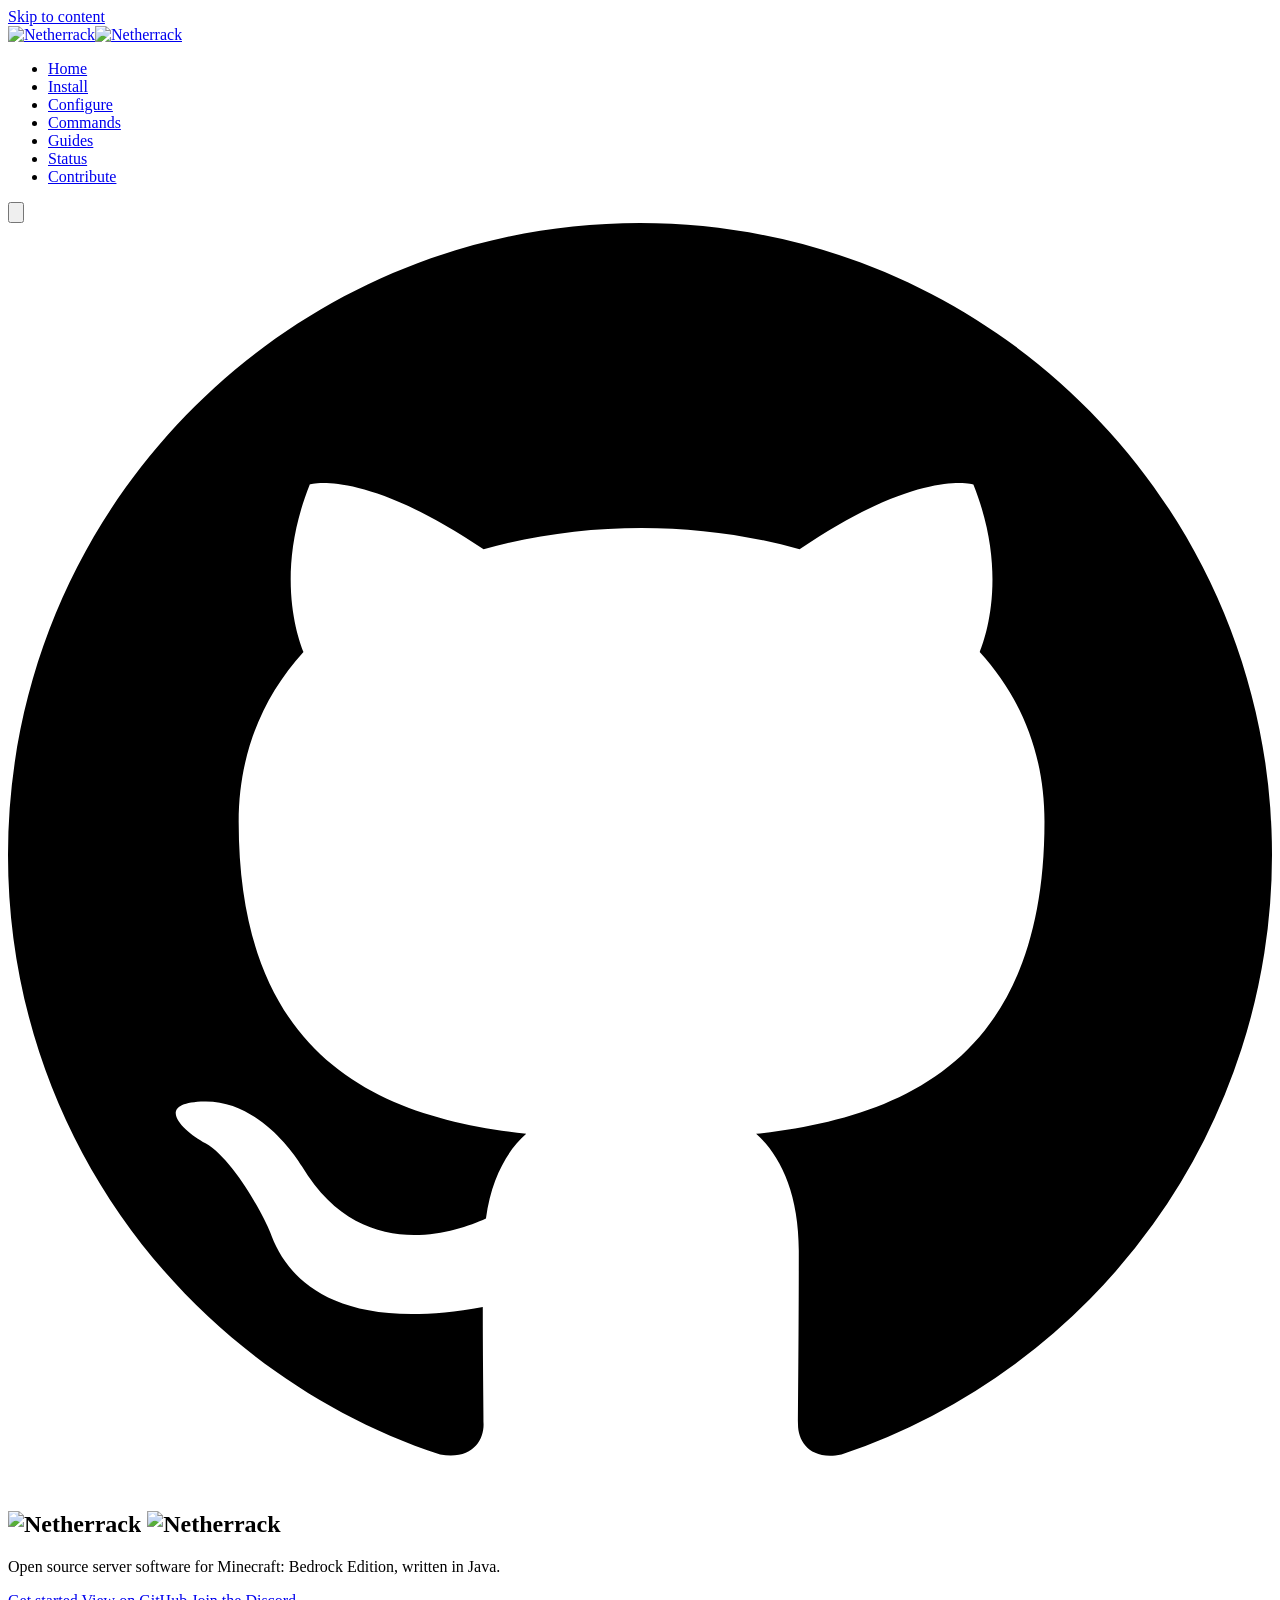
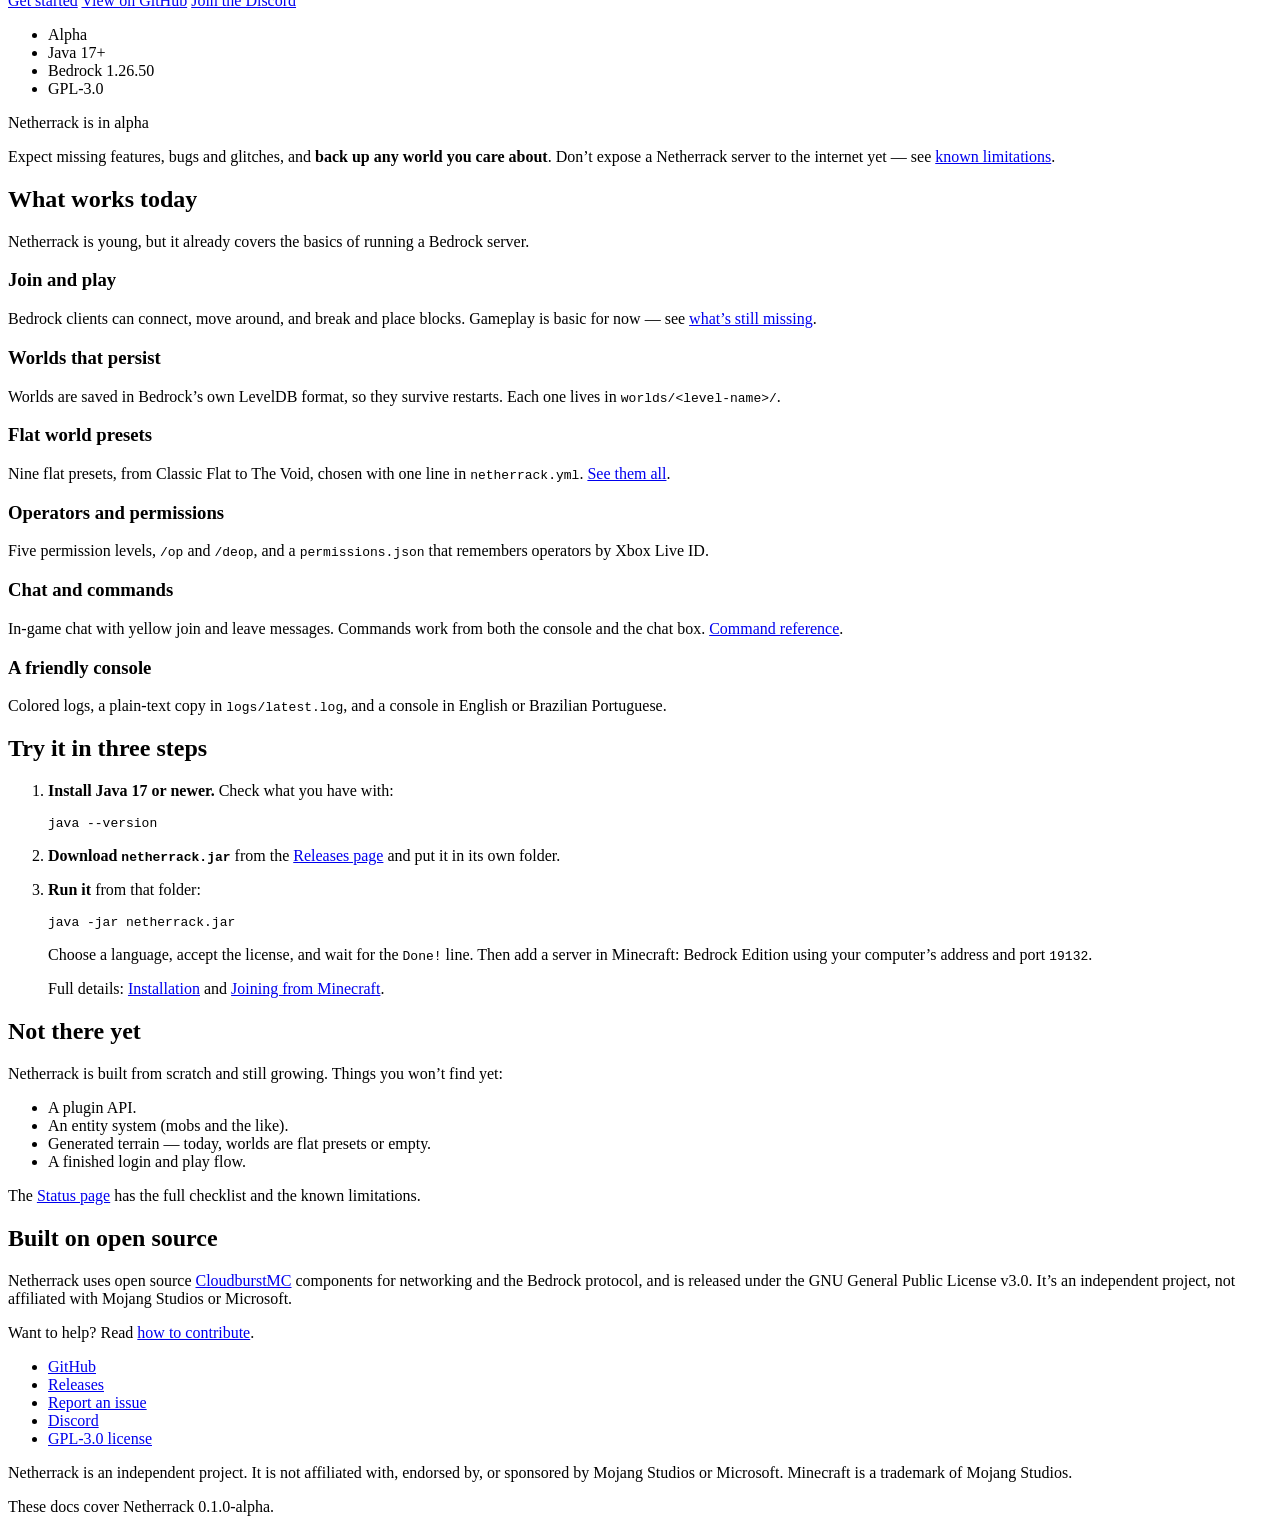
==== index.html @ 0380ad04 "Refactor index.html for improved structure and content Updated the HTML structure and content for th" ====
<!DOCTYPE html>
<html lang="en">
<head>
<meta charset="utf-8">
<meta name="viewport" content="width=device-width, initial-scale=1">
<title>Netherrack - Open source server software for Minecraft: Bedrock Edition</title>
<meta name="description" content="Netherrack is open source server software for Minecraft: Bedrock Edition, written in Java. Documentation, setup guides and a command reference.">
<meta name="theme-color" media="(prefers-color-scheme: light)" content="#fbf8f6">
<meta name="theme-color" media="(prefers-color-scheme: dark)" content="#141011">
<meta property="og:site_name" content="Netherrack">
<meta property="og:type" content="website">
<meta property="og:title" content="Netherrack - open source server software for Minecraft: Bedrock Edition">
<meta property="og:description" content="Netherrack is open source server software for Minecraft: Bedrock Edition, written in Java. Documentation, setup guides and a command reference.">
<link rel="icon" type="image/png" href="assets/img/favicon.png">
<link rel="stylesheet" href="assets/css/style.css">
<script>(function(){var r=document.documentElement;r.classList.add('js');try{var t=localStorage.getItem('netherrack-theme');if(t==='light'||t==='dark'){r.setAttribute('data-theme',t);}}catch(e){}})();</script>
<script src="assets/js/site.js" defer></script>
</head>
<body>
<a class="skip-link" href="#main">Skip to content</a>
<header class="site-header"><div class="header-inner">
  <a class="brand" href="index.html" aria-label="Netherrack home"><img class="logo logo-light" src="assets/img/logo-light.png" width="1108" height="298" alt="Netherrack"><img class="logo logo-dark" src="assets/img/logo-dark.png" width="1108" height="298" alt="Netherrack"></a>
  <nav class="site-nav" aria-label="Main"><ul><li><a href="index.html" aria-current="page">Home</a></li><li><a href="installation.html">Install</a></li><li><a href="configuration.html">Configure</a></li><li><a href="commands.html">Commands</a></li><li><a href="guides.html">Guides</a></li><li><a href="status.html">Status</a></li><li><a href="contributing.html">Contribute</a></li></ul></nav>
  <div class="header-tools"><button class="icon-btn theme-toggle" type="button" aria-label="Switch to dark theme"><svg class="icon-moon" viewBox="0 0 24 24" aria-hidden="true" focusable="false"><path d="M21 12.8A9 9 0 1 1 11.2 3a7 7 0 0 0 9.8 9.8z"/></svg><svg class="icon-sun" viewBox="0 0 24 24" aria-hidden="true" focusable="false"><circle cx="12" cy="12" r="4.5"/><path d="M12 1.5v3M12 19.5v3M1.5 12h3M19.5 12h3M4.6 4.6l2.1 2.1M17.3 17.3l2.1 2.1M4.6 19.4l2.1-2.1M17.3 6.7l2.1-2.1" stroke="currentColor" stroke-width="2" stroke-linecap="round" fill="none"/></svg></button><a class="icon-btn" href="https://github.com/NetherrackOSS/Netherrack" aria-label="Netherrack on GitHub" title="Netherrack on GitHub"><svg viewBox="0 0 16 16" aria-hidden="true" focusable="false"><path d="M8 0C3.58 0 0 3.58 0 8c0 3.54 2.29 6.53 5.47 7.59.4.07.55-.17.55-.38 0-.19-.01-.82-.01-1.49-2.01.37-2.53-.49-2.69-.94-.09-.23-.48-.94-.82-1.13-.28-.15-.68-.52-.01-.53.63-.01 1.08.58 1.23.82.72 1.21 1.87.87 2.33.66.07-.52.28-.87.51-1.07-1.78-.2-3.64-.89-3.64-3.95 0-.87.31-1.59.82-2.15-.08-.2-.36-1.02.08-2.12 0 0 .67-.21 2.2.82.64-.18 1.32-.27 2-.27.68 0 1.36.09 2 .27 1.53-1.04 2.2-.82 2.2-.82.44 1.1.16 1.92.08 2.12.51.56.82 1.27.82 2.15 0 3.07-1.87 3.75-3.65 3.95.29.25.54.73.54 1.48 0 1.07-.01 1.93-.01 2.2 0 .21.15.46.55.38A8.013 8.013 0 0016 8c0-4.42-3.58-8-8-8z"/></svg></a></div>
</div></header>
<div class="page home">
  <main id="main" class="content">

<section class="hero">
  <h1 class="hero-logo">
    <img class="logo logo-light" src="assets/img/logo-light.png" width="1108" height="298" alt="Netherrack">
    <img class="logo logo-dark" src="assets/img/logo-dark.png" width="1108" height="298" alt="Netherrack">
  </h1>
  <p class="lead">Open source server software for Minecraft: Bedrock Edition, written in Java.</p>
  <p class="hero-actions">
    <a class="btn btn-primary" href="installation.html">Get started</a>
    <a class="btn" href="https://github.com/NetherrackOSS/Netherrack">View on GitHub</a>
    <a class="btn" href="https://discord.gg/JFUz2G8H4V">Join the Discord</a>
  </p>
  <ul class="chips" aria-label="At a glance">
    <li>Alpha</li><li>Java 17+</li><li>Bedrock 1.26.50</li><li>GPL-3.0</li>
  </ul>
</section>

<div class="narrow">
<div class="callout callout-warning" role="note"><span class="callout-title">Netherrack is in alpha</span><p>Expect missing features, bugs and glitches, and <strong>back up any world you care about</strong>. Don&rsquo;t expose a Netherrack server to the internet yet &mdash; see <a href="status.html#limitations">known limitations</a>.</p></div>
</div>

<h2 id="features">What works today</h2>
<p class="section-intro">Netherrack is young, but it already covers the basics of running a Bedrock server.</p>
<div class="cards">
  <div class="card"><h3>Join and play</h3><p>Bedrock clients can connect, move around, and break and place blocks. Gameplay is basic for now &mdash; see <a href="status.html">what&rsquo;s still missing</a>.</p></div>
  <div class="card"><h3>Worlds that persist</h3><p>Worlds are saved in Bedrock&rsquo;s own LevelDB format, so they survive restarts. Each one lives in <code>worlds/&lt;level-name&gt;/</code>.</p></div>
  <div class="card"><h3>Flat world presets</h3><p>Nine flat presets, from Classic Flat to The Void, chosen with one line in <code>netherrack.yml</code>. <a href="configuration.html#presets">See them all</a>.</p></div>
  <div class="card"><h3>Operators and permissions</h3><p>Five permission levels, <code>/op</code> and <code>/deop</code>, and a <code>permissions.json</code> that remembers operators by Xbox Live ID.</p></div>
  <div class="card"><h3>Chat and commands</h3><p>In-game chat with yellow join and leave messages. Commands work from both the console and the chat box. <a href="commands.html">Command reference</a>.</p></div>
  <div class="card"><h3>A friendly console</h3><p>Colored logs, a plain-text copy in <code>logs/latest.log</code>, and a console in English or Brazilian Portuguese.</p></div>
</div>

<h2 id="quick-start">Try it in three steps</h2>
<div class="narrow">
<ol class="steps">
  <li><p><strong>Install Java 17 or newer.</strong> Check what you have with:</p>
  <pre><code>java --version</code></pre></li>
  <li><p><strong>Download <code>netherrack.jar</code></strong> from the <a href="https://github.com/NetherrackOSS/Netherrack/releases">Releases page</a> and put it in its own folder.</p></li>
  <li><p><strong>Run it</strong> from that folder:</p>
  <pre><code>java -jar netherrack.jar</code></pre>
  <p>Choose a language, accept the license, and wait for the <code>Done!</code> line. Then add a server in Minecraft: Bedrock Edition using your computer&rsquo;s address and port <code>19132</code>.</p>
  <p>Full details: <a href="installation.html">Installation</a> and <a href="guides.html#join">Joining from Minecraft</a>.</p></li>
</ol>
</div>

<h2 id="not-yet">Not there yet</h2>
<p class="section-intro">Netherrack is built from scratch and still growing. Things you won&rsquo;t find yet:</p>
<div class="narrow">
<ul>
  <li>A plugin API.</li>
  <li>An entity system (mobs and the like).</li>
  <li>Generated terrain &mdash; today, worlds are flat presets or empty.</li>
  <li>A finished login and play flow.</li>
</ul>
<p>The <a href="status.html">Status page</a> has the full checklist and the known limitations.</p>
</div>

<h2 id="built-on">Built on open source</h2>
<div class="narrow">
<p>Netherrack uses open source <a href="https://github.com/CloudburstMC">CloudburstMC</a> components for networking and the Bedrock protocol, and is released under the GNU General Public License v3.0. It&rsquo;s an independent project, not affiliated with Mojang Studios or Microsoft.</p>
<p>Want to help? Read <a href="contributing.html">how to contribute</a>.</p>
</div>

  </main>
</div>
<footer class="site-footer"><div class="footer-inner">
  <ul class="footer-links"><li><a href="https://github.com/NetherrackOSS/Netherrack">GitHub</a></li><li><a href="https://github.com/NetherrackOSS/Netherrack/releases">Releases</a></li><li><a href="https://github.com/NetherrackOSS/Netherrack/issues">Report an issue</a></li><li><a href="https://discord.gg/JFUz2G8H4V">Discord</a></li><li><a href="https://github.com/NetherrackOSS/Netherrack/blob/main/LICENSE">GPL-3.0 license</a></li></ul>
  <p>Netherrack is an independent project. It is not affiliated with, endorsed by, or sponsored by Mojang Studios or Microsoft. Minecraft is a trademark of Mojang Studios.</p>
  <p>These docs cover Netherrack 0.1.0-alpha.</p>
</div></footer>
</body>
</html>
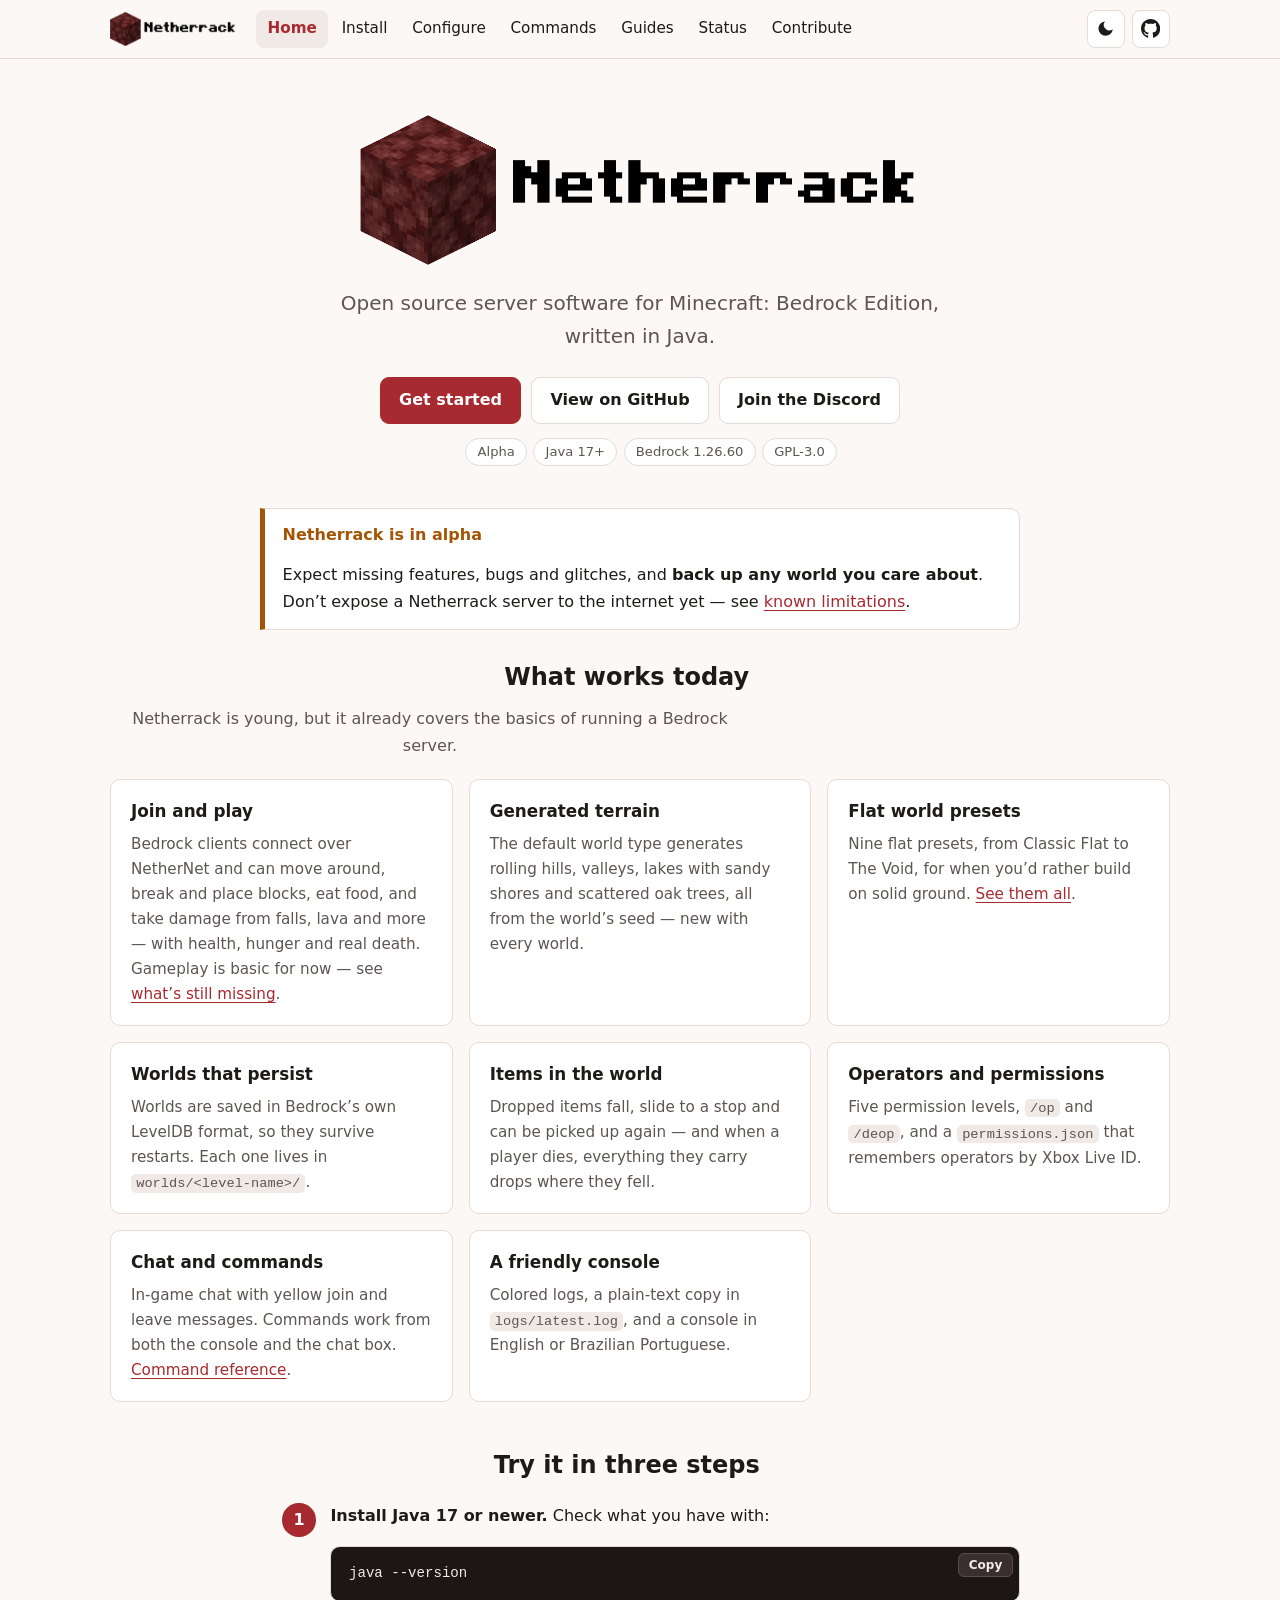
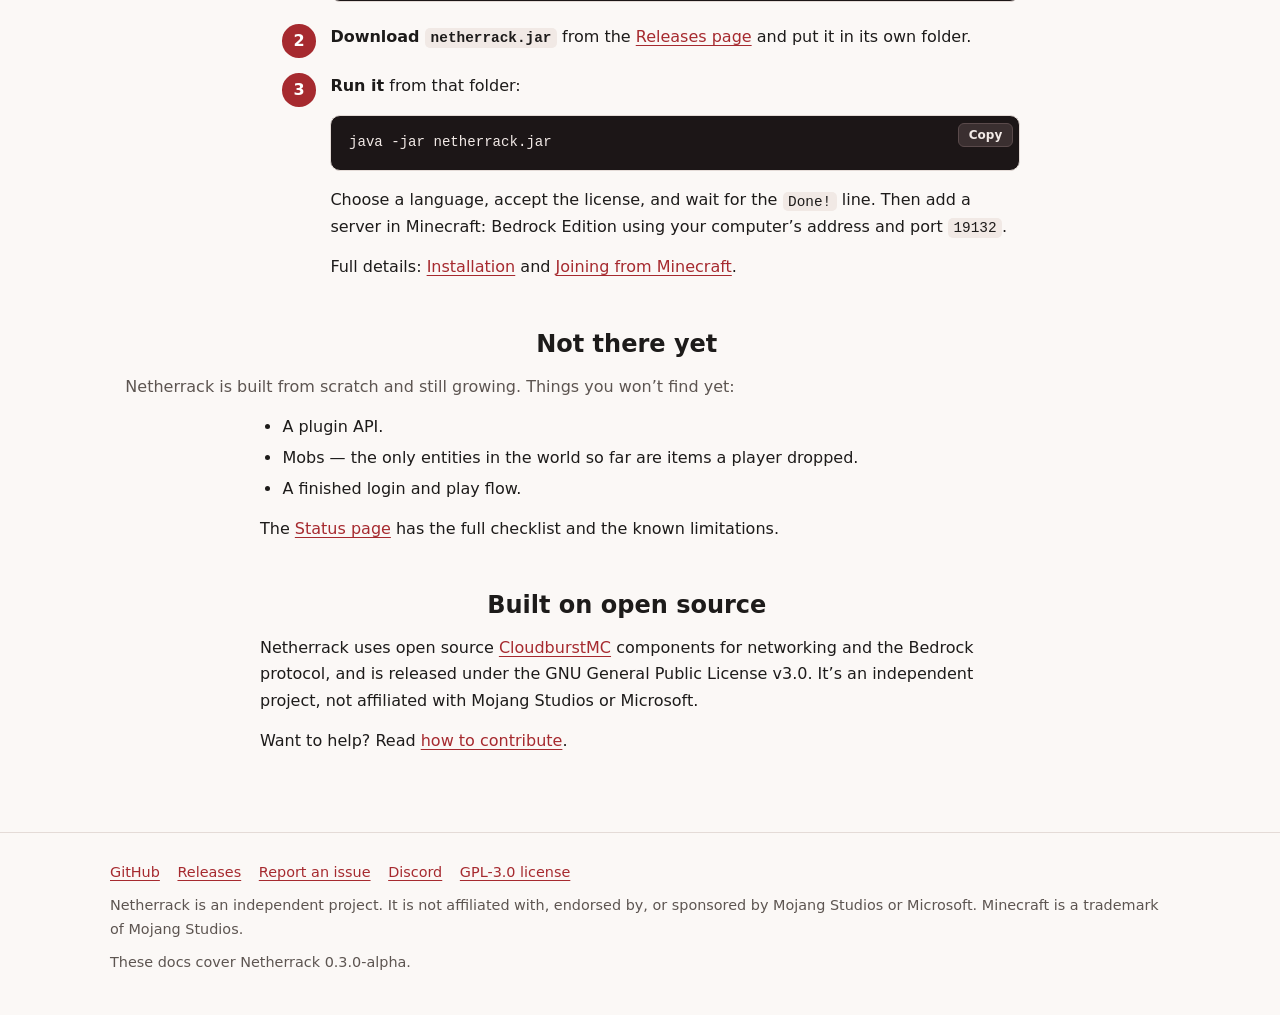
==== commit c0ecebea: "Change version to v0.3.0-alpha and update the docs" ====
--- a/index.html
+++ b/index.html
@@ -38,7 +38,7 @@
     <a class="btn" href="https://discord.gg/JFUz2G8H4V">Join the Discord</a>
   </p>
   <ul class="chips" aria-label="At a glance">
-    <li>Alpha</li><li>Java 17+</li><li>Bedrock 1.26.50</li><li>GPL-3.0</li>
+    <li>Alpha</li><li>Java 17+</li><li>Bedrock 1.26.60</li><li>GPL-3.0</li>
   </ul>
 </section>
 
@@ -49,9 +49,11 @@
 <h2 id="features">What works today</h2>
 <p class="section-intro">Netherrack is young, but it already covers the basics of running a Bedrock server.</p>
 <div class="cards">
-  <div class="card"><h3>Join and play</h3><p>Bedrock clients can connect, move around, and break and place blocks. Gameplay is basic for now &mdash; see <a href="status.html">what&rsquo;s still missing</a>.</p></div>
+  <div class="card"><h3>Join and play</h3><p>Bedrock clients connect over NetherNet and can move around, break and place blocks, eat food, and take damage from falls, lava and more &mdash; with health, hunger and real death. Gameplay is basic for now &mdash; see <a href="status.html">what&rsquo;s still missing</a>.</p></div>
+  <div class="card"><h3>Generated terrain</h3><p>The default world type generates rolling hills, valleys, lakes with sandy shores and scattered oak trees, all from the world&rsquo;s seed &mdash; new with every world.</p></div>
+  <div class="card"><h3>Flat world presets</h3><p>Nine flat presets, from Classic Flat to The Void, for when you&rsquo;d rather build on solid ground. <a href="configuration.html#presets">See them all</a>.</p></div>
   <div class="card"><h3>Worlds that persist</h3><p>Worlds are saved in Bedrock&rsquo;s own LevelDB format, so they survive restarts. Each one lives in <code>worlds/&lt;level-name&gt;/</code>.</p></div>
-  <div class="card"><h3>Flat world presets</h3><p>Nine flat presets, from Classic Flat to The Void, chosen with one line in <code>netherrack.yml</code>. <a href="configuration.html#presets">See them all</a>.</p></div>
+  <div class="card"><h3>Items in the world</h3><p>Dropped items fall, slide to a stop and can be picked up again &mdash; and when a player dies, everything they carry drops where they fell.</p></div>
   <div class="card"><h3>Operators and permissions</h3><p>Five permission levels, <code>/op</code> and <code>/deop</code>, and a <code>permissions.json</code> that remembers operators by Xbox Live ID.</p></div>
   <div class="card"><h3>Chat and commands</h3><p>In-game chat with yellow join and leave messages. Commands work from both the console and the chat box. <a href="commands.html">Command reference</a>.</p></div>
   <div class="card"><h3>A friendly console</h3><p>Colored logs, a plain-text copy in <code>logs/latest.log</code>, and a console in English or Brazilian Portuguese.</p></div>
@@ -75,8 +77,7 @@
 <div class="narrow">
 <ul>
   <li>A plugin API.</li>
-  <li>An entity system (mobs and the like).</li>
-  <li>Generated terrain &mdash; today, worlds are flat presets or empty.</li>
+  <li>Mobs &mdash; the only entities in the world so far are items a player dropped.</li>
   <li>A finished login and play flow.</li>
 </ul>
 <p>The <a href="status.html">Status page</a> has the full checklist and the known limitations.</p>
@@ -93,7 +94,7 @@
 <footer class="site-footer"><div class="footer-inner">
   <ul class="footer-links"><li><a href="https://github.com/NetherrackOSS/Netherrack">GitHub</a></li><li><a href="https://github.com/NetherrackOSS/Netherrack/releases">Releases</a></li><li><a href="https://github.com/NetherrackOSS/Netherrack/issues">Report an issue</a></li><li><a href="https://discord.gg/JFUz2G8H4V">Discord</a></li><li><a href="https://github.com/NetherrackOSS/Netherrack/blob/main/LICENSE">GPL-3.0 license</a></li></ul>
   <p>Netherrack is an independent project. It is not affiliated with, endorsed by, or sponsored by Mojang Studios or Microsoft. Minecraft is a trademark of Mojang Studios.</p>
-  <p>These docs cover Netherrack 0.1.0-alpha.</p>
+  <p>These docs cover Netherrack 0.3.0-alpha.</p>
 </div></footer>
 </body>
 </html>
--- a/assets/css/style.css
+++ b/assets/css/style.css
@@ -0,0 +1,326 @@
+/* Netherrack docs - shared stylesheet.
+   Themes: follows the visitor's system setting, unless they picked one with the toggle
+   (saved as data-theme="light" or "dark" on <html>). */
+
+:root {
+  --font: system-ui, -apple-system, "Segoe UI", Roboto, "Helvetica Neue", Arial, sans-serif;
+  --mono: ui-monospace, SFMono-Regular, Menlo, Consolas, "Liberation Mono", monospace;
+  --radius: 10px;
+  --max: 1100px;
+
+  /* light theme */
+  --bg: #fbf8f6;
+  --surface: #ffffff;
+  --text: #1d1b1a;
+  --muted: #5d5551;
+  --border: #e4dbd7;
+  --accent: #a62a2f;
+  --accent-hover: #86191e;
+  --on-accent: #ffffff;
+  --code-bg: #f1e9e5;
+  --pre-bg: #1c1617;
+  --pre-text: #f2eae7;
+  --note: #2b6aaa;
+  --tip: #2a7d46;
+  --warning: #a35505;
+  color-scheme: light;
+}
+
+:root[data-theme="dark"] {
+  --bg: #141011;
+  --surface: #1e1819;
+  --text: #efe9e6;
+  --muted: #b6aba6;
+  --border: #382c2d;
+  --accent: #ff7a73;
+  --accent-hover: #ffa09b;
+  --on-accent: #1a0c0c;
+  --code-bg: #2a2122;
+  --pre-bg: #0d0a0a;
+  --pre-text: #f2eae7;
+  --note: #7db4ee;
+  --tip: #7fd49b;
+  --warning: #f0b35c;
+  color-scheme: dark;
+}
+
+@media (prefers-color-scheme: dark) {
+  :root:not([data-theme="light"]) {
+    --bg: #141011;
+    --surface: #1e1819;
+    --text: #efe9e6;
+    --muted: #b6aba6;
+    --border: #382c2d;
+    --accent: #ff7a73;
+    --accent-hover: #ffa09b;
+    --on-accent: #1a0c0c;
+    --code-bg: #2a2122;
+    --pre-bg: #0d0a0a;
+    --pre-text: #f2eae7;
+    --note: #7db4ee;
+    --tip: #7fd49b;
+    --warning: #f0b35c;
+    color-scheme: dark;
+  }
+}
+
+/* ---------- base ---------- */
+
+*, *::before, *::after { box-sizing: border-box; }
+
+html { scroll-behavior: smooth; scroll-padding-top: 5.5rem; -webkit-text-size-adjust: 100%; }
+
+body {
+  margin: 0;
+  font: 1rem/1.65 var(--font);
+  background: var(--bg);
+  color: var(--text);
+}
+
+img { max-width: 100%; height: auto; }
+
+a { color: var(--accent); text-underline-offset: 0.18em; }
+a:hover { color: var(--accent-hover); }
+
+:focus-visible { outline: 3px solid var(--accent); outline-offset: 2px; border-radius: 4px; }
+
+.skip-link {
+  position: absolute; left: 0.75rem; top: -4rem; z-index: 100;
+  background: var(--accent); color: var(--on-accent);
+  padding: 0.6rem 1rem; border-radius: var(--radius); font-weight: 600; text-decoration: none;
+}
+.skip-link:focus { top: 0.75rem; }
+
+.sr-only {
+  position: absolute; width: 1px; height: 1px; margin: -1px; padding: 0;
+  overflow: hidden; clip: rect(0, 0, 0, 0); white-space: nowrap; border: 0;
+}
+
+/* ---------- logo / theme swapping ---------- */
+
+.logo-dark { display: none; }
+:root[data-theme="dark"] .logo-light { display: none; }
+:root[data-theme="dark"] .logo-dark { display: inline-block; }
+@media (prefers-color-scheme: dark) {
+  :root:not([data-theme="light"]) .logo-light { display: none; }
+  :root:not([data-theme="light"]) .logo-dark { display: inline-block; }
+}
+
+/* ---------- header ---------- */
+
+.site-header {
+  position: sticky; top: 0; z-index: 20;
+  background: var(--bg);
+  border-bottom: 1px solid var(--border);
+}
+
+.header-inner {
+  max-width: var(--max); margin: 0 auto; padding: 0.6rem 1.25rem;
+  display: flex; flex-wrap: wrap; align-items: center; gap: 0.5rem 1.25rem;
+}
+
+.brand { display: inline-flex; align-items: center; line-height: 0; }
+.brand img { height: 34px; width: auto; }
+
+.site-nav { flex: 1 1 auto; }
+.site-nav ul { display: flex; flex-wrap: wrap; gap: 0.15rem; list-style: none; margin: 0; padding: 0; }
+.site-nav a {
+  display: block; padding: 0.4rem 0.7rem; border-radius: 8px;
+  color: var(--text); text-decoration: none; font-weight: 500; font-size: 0.95rem;
+}
+.site-nav a:hover { background: var(--code-bg); color: var(--text); }
+.site-nav a[aria-current="page"] { background: var(--code-bg); color: var(--accent); font-weight: 700; }
+
+.header-tools { display: flex; align-items: center; gap: 0.4rem; margin-left: auto; }
+
+.icon-btn {
+  display: inline-flex; align-items: center; justify-content: center;
+  width: 2.4rem; height: 2.4rem; border-radius: 8px;
+  border: 1px solid var(--border); background: var(--surface); color: var(--text);
+  cursor: pointer; text-decoration: none;
+}
+.icon-btn:hover { border-color: var(--accent); color: var(--accent); }
+.icon-btn svg { width: 1.2rem; height: 1.2rem; fill: currentColor; }
+
+.theme-toggle { display: none; }
+.js .theme-toggle { display: inline-flex; }
+.theme-toggle .icon-sun { display: none; }
+:root[data-theme="dark"] .theme-toggle .icon-sun { display: block; }
+:root[data-theme="dark"] .theme-toggle .icon-moon { display: none; }
+@media (prefers-color-scheme: dark) {
+  :root:not([data-theme="light"]) .theme-toggle .icon-sun { display: block; }
+  :root:not([data-theme="light"]) .theme-toggle .icon-moon { display: none; }
+}
+
+/* ---------- page layout ---------- */
+
+.page {
+  max-width: var(--max); margin: 0 auto; padding: 2rem 1.25rem 4rem;
+  display: grid; grid-template-columns: minmax(0, 1fr); gap: 2.5rem;
+}
+
+@media (min-width: 1000px) {
+  .page.has-toc { grid-template-columns: minmax(0, 1fr) 230px; }
+}
+
+.content { min-width: 0; max-width: 820px; }
+.page:not(.has-toc) .content { max-width: none; }
+
+.toc {
+  position: sticky; top: 5.5rem; align-self: start;
+  max-height: calc(100vh - 7rem); overflow: auto;
+  font-size: 0.9rem; border-left: 1px solid var(--border); padding-left: 1rem;
+}
+.toc[hidden] { display: none; }
+@media (max-width: 999px) { .toc { display: none; } }
+.toc-title { margin: 0 0 0.5rem; font-size: 0.8rem; text-transform: uppercase; letter-spacing: 0.06em; color: var(--muted); }
+.toc ul { list-style: none; margin: 0; padding: 0; }
+.toc li { margin: 0.15rem 0; }
+.toc a { display: block; padding: 0.2rem 0; color: var(--muted); text-decoration: none; }
+.toc a:hover { color: var(--text); }
+.toc a.active { color: var(--accent); font-weight: 600; }
+
+/* ---------- typography ---------- */
+
+.content h1 { font-size: 2.1rem; line-height: 1.2; margin: 0 0 0.75rem; }
+.content h2 { font-size: 1.5rem; line-height: 1.3; margin: 2.75rem 0 0.75rem; padding-top: 1.5rem; border-top: 1px solid var(--border); }
+.content h2:first-of-type, .content .lead + h2 { margin-top: 2rem; }
+.content h3 { font-size: 1.15rem; margin: 1.9rem 0 0.5rem; }
+.content p { margin: 0.85rem 0; }
+.content ul, .content ol { padding-left: 1.4rem; margin: 0.85rem 0; }
+.content li { margin: 0.3rem 0; }
+
+.lead { font-size: 1.15rem; color: var(--muted); margin: 0 0 1.25rem; }
+
+.anchor { margin-left: 0.4rem; color: var(--muted); text-decoration: none; font-weight: 400; opacity: 0; }
+h2:hover .anchor, h3:hover .anchor, .anchor:focus { opacity: 1; }
+
+code {
+  font-family: var(--mono); font-size: 0.9em;
+  background: var(--code-bg); padding: 0.12em 0.38em; border-radius: 5px;
+  overflow-wrap: anywhere;
+}
+
+.code-wrap { position: relative; margin: 1rem 0; }
+pre {
+  margin: 0; padding: 1rem 1.1rem; overflow: auto;
+  background: var(--pre-bg); color: var(--pre-text);
+  border: 1px solid var(--border); border-radius: var(--radius);
+  font: 0.88rem/1.55 var(--mono);
+}
+pre code { background: none; padding: 0; font-size: inherit; color: inherit; overflow-wrap: normal; }
+.code-label {
+  display: block; margin: 1.1rem 0 -0.55rem; font-size: 0.8rem; font-weight: 600;
+  text-transform: uppercase; letter-spacing: 0.05em; color: var(--muted);
+}
+
+.copy-btn {
+  position: absolute; top: 0.45rem; right: 0.45rem;
+  padding: 0.25rem 0.6rem; font: 600 0.75rem var(--font);
+  background: #3a2f30; color: #f2eae7; border: 1px solid #5a4a4b; border-radius: 6px; cursor: pointer;
+}
+.copy-btn:hover { background: #4a3d3e; }
+
+kbd {
+  font: 0.85em var(--mono); background: var(--surface); border: 1px solid var(--border);
+  border-bottom-width: 2px; border-radius: 5px; padding: 0.05em 0.4em;
+}
+
+/* ---------- tables ---------- */
+
+.table-wrap { overflow-x: auto; margin: 1.1rem 0; border: 1px solid var(--border); border-radius: var(--radius); background: var(--surface); }
+table { width: 100%; border-collapse: collapse; font-size: 0.93rem; }
+th, td { text-align: left; vertical-align: top; padding: 0.6rem 0.85rem; border-bottom: 1px solid var(--border); }
+th { font-size: 0.8rem; text-transform: uppercase; letter-spacing: 0.04em; color: var(--muted); white-space: nowrap; }
+tbody tr:last-child td { border-bottom: 0; }
+td:first-child { white-space: nowrap; }
+
+.status { display: inline-block; padding: 0.05rem 0.5rem; border-radius: 999px; font-size: 0.78rem; font-weight: 700; white-space: nowrap; border: 1px solid currentColor; }
+.status-ok { color: var(--tip); }
+.status-no { color: var(--warning); }
+
+/* ---------- callouts ---------- */
+
+.callout {
+  --c: var(--note);
+  margin: 1.25rem 0; padding: 0.85rem 1.1rem;
+  background: var(--surface); border: 1px solid var(--border); border-left: 5px solid var(--c);
+  border-radius: 0 var(--radius) var(--radius) 0;
+}
+.callout > :first-child { margin-top: 0; }
+.callout > :last-child { margin-bottom: 0; }
+.callout-title { display: block; font-weight: 700; color: var(--c); margin-bottom: 0.2rem; }
+.callout-tip { --c: var(--tip); }
+.callout-warning { --c: var(--warning); }
+.callout-danger { --c: var(--accent); }
+
+/* ---------- buttons, cards, hero ---------- */
+
+.btn {
+  display: inline-block; padding: 0.6rem 1.15rem; border-radius: 9px;
+  border: 1px solid var(--border); background: var(--surface); color: var(--text);
+  font-weight: 600; text-decoration: none;
+}
+.btn:hover { border-color: var(--accent); color: var(--accent); }
+.btn-primary { background: var(--accent); border-color: var(--accent); color: var(--on-accent); }
+.btn-primary:hover { background: var(--accent-hover); border-color: var(--accent-hover); color: var(--on-accent); }
+
+.hero { text-align: center; padding: 1.5rem 0 0.5rem; }
+.hero-logo { margin: 0 0 1rem; line-height: 0; }
+.hero-logo img { width: min(560px, 92%); height: auto; }
+.hero .lead { max-width: 40rem; margin: 0 auto 1.5rem; font-size: 1.25rem; }
+.hero-actions { display: flex; flex-wrap: wrap; gap: 0.6rem; justify-content: center; margin: 0 0 1.25rem; }
+.chips { display: flex; flex-wrap: wrap; gap: 0.4rem; justify-content: center; list-style: none; margin: 0; padding: 0; }
+.chips li { margin: 0; padding: 0.15rem 0.7rem; border: 1px solid var(--border); border-radius: 999px; background: var(--surface); font-size: 0.82rem; color: var(--muted); }
+
+.home .content { max-width: none; }
+.home h2 { border-top: 0; padding-top: 0; margin-top: 3rem; text-align: center; }
+.section-intro { text-align: center; color: var(--muted); max-width: 40rem; margin: 0 auto 1.5rem; }
+
+.cards { display: grid; grid-template-columns: repeat(auto-fit, minmax(260px, 1fr)); gap: 1rem; margin: 1.25rem 0; }
+.card { background: var(--surface); border: 1px solid var(--border); border-radius: var(--radius); padding: 1.1rem 1.25rem; }
+.card h3 { margin: 0 0 0.4rem; font-size: 1.05rem; }
+.card p { margin: 0; color: var(--muted); font-size: 0.95rem; }
+
+.home .narrow { max-width: 760px; margin-left: auto; margin-right: auto; }
+
+/* ---------- numbered steps ---------- */
+
+.steps { counter-reset: step; list-style: none; padding: 0; margin: 1.25rem 0; }
+.steps > li { counter-increment: step; position: relative; padding-left: 3rem; margin: 1.4rem 0; }
+.steps > li::before {
+  content: counter(step); position: absolute; left: 0; top: 0;
+  width: 2.1rem; height: 2.1rem; border-radius: 50%;
+  display: grid; place-items: center; font-weight: 700;
+  background: var(--accent); color: var(--on-accent);
+}
+.steps > li > :first-child { margin-top: 0; }
+
+.pager { display: flex; justify-content: space-between; gap: 1rem; margin-top: 3.5rem; padding-top: 1.5rem; border-top: 1px solid var(--border); }
+.pager a { display: block; padding: 0.7rem 1rem; border: 1px solid var(--border); border-radius: var(--radius); background: var(--surface); text-decoration: none; font-weight: 600; }
+.pager a:hover { border-color: var(--accent); }
+.pager small { display: block; color: var(--muted); font-weight: 400; }
+.pager .next { margin-left: auto; text-align: right; }
+
+/* ---------- footer ---------- */
+
+.site-footer { border-top: 1px solid var(--border); color: var(--muted); font-size: 0.9rem; }
+.footer-inner { max-width: var(--max); margin: 0 auto; padding: 1.75rem 1.25rem 2.5rem; display: grid; gap: 0.6rem; }
+.footer-inner p { margin: 0; }
+.footer-links { display: flex; flex-wrap: wrap; gap: 0.25rem 1.1rem; list-style: none; margin: 0; padding: 0; }
+
+@media (prefers-reduced-motion: reduce) { html { scroll-behavior: auto; } }
+
+@media (max-width: 640px) {
+  .content h1 { font-size: 1.75rem; }
+  .content h2 { font-size: 1.3rem; }
+  .header-tools { order: 2; }
+  .site-nav { order: 3; flex-basis: 100%; }
+}
+
+@media print {
+  .site-header, .toc, .copy-btn, .site-footer, .skip-link, .pager { display: none; }
+  body { background: #fff; color: #000; }
+  .page { display: block; padding: 0; }
+  pre { white-space: pre-wrap; }
+}
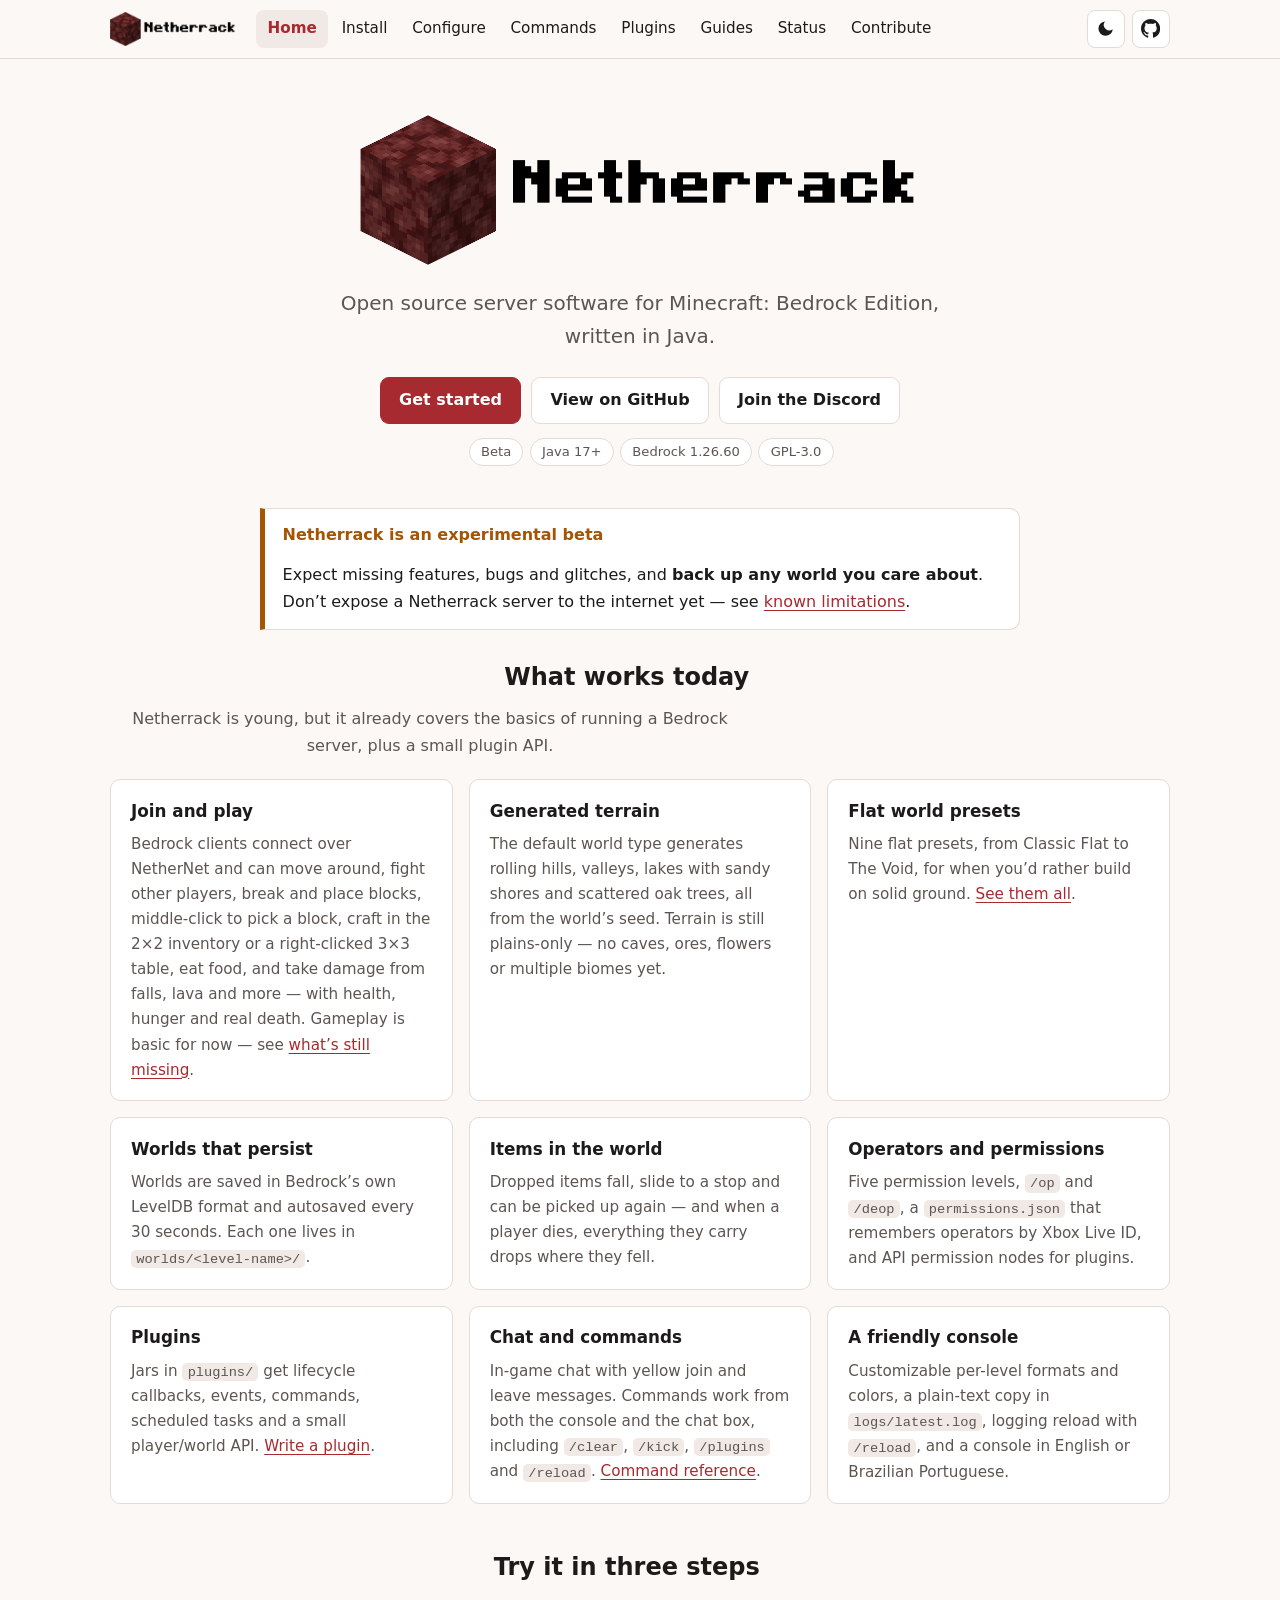
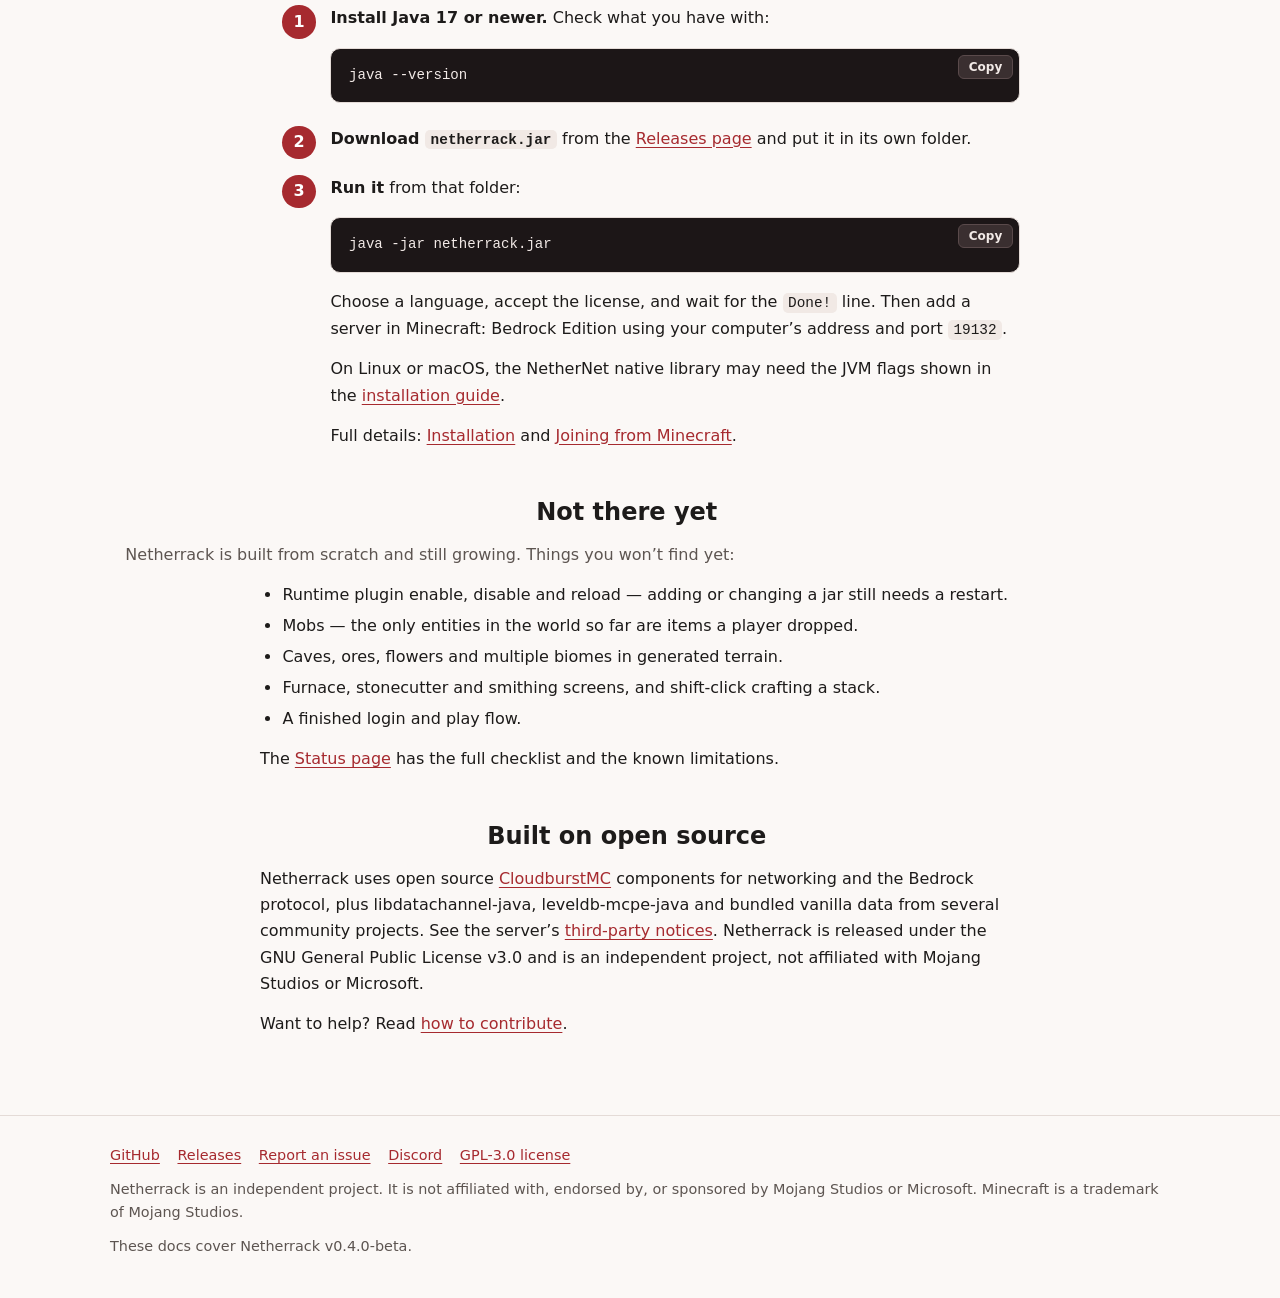
==== commit 930f9c98: "Update docs for v0.4.0-beta" ====
--- a/index.html
+++ b/index.html
@@ -20,7 +20,7 @@
 <a class="skip-link" href="#main">Skip to content</a>
 <header class="site-header"><div class="header-inner">
   <a class="brand" href="index.html" aria-label="Netherrack home"><img class="logo logo-light" src="assets/img/logo-light.png" width="1108" height="298" alt="Netherrack"><img class="logo logo-dark" src="assets/img/logo-dark.png" width="1108" height="298" alt="Netherrack"></a>
-  <nav class="site-nav" aria-label="Main"><ul><li><a href="index.html" aria-current="page">Home</a></li><li><a href="installation.html">Install</a></li><li><a href="configuration.html">Configure</a></li><li><a href="commands.html">Commands</a></li><li><a href="guides.html">Guides</a></li><li><a href="status.html">Status</a></li><li><a href="contributing.html">Contribute</a></li></ul></nav>
+  <nav class="site-nav" aria-label="Main"><ul><li><a href="index.html" aria-current="page">Home</a></li><li><a href="installation.html">Install</a></li><li><a href="configuration.html">Configure</a></li><li><a href="commands.html">Commands</a></li><li><a href="plugins.html">Plugins</a></li><li><a href="guides.html">Guides</a></li><li><a href="status.html">Status</a></li><li><a href="contributing.html">Contribute</a></li></ul></nav>
   <div class="header-tools"><button class="icon-btn theme-toggle" type="button" aria-label="Switch to dark theme"><svg class="icon-moon" viewBox="0 0 24 24" aria-hidden="true" focusable="false"><path d="M21 12.8A9 9 0 1 1 11.2 3a7 7 0 0 0 9.8 9.8z"/></svg><svg class="icon-sun" viewBox="0 0 24 24" aria-hidden="true" focusable="false"><circle cx="12" cy="12" r="4.5"/><path d="M12 1.5v3M12 19.5v3M1.5 12h3M19.5 12h3M4.6 4.6l2.1 2.1M17.3 17.3l2.1 2.1M4.6 19.4l2.1-2.1M17.3 6.7l2.1-2.1" stroke="currentColor" stroke-width="2" stroke-linecap="round" fill="none"/></svg></button><a class="icon-btn" href="https://github.com/NetherrackOSS/Netherrack" aria-label="Netherrack on GitHub" title="Netherrack on GitHub"><svg viewBox="0 0 16 16" aria-hidden="true" focusable="false"><path d="M8 0C3.58 0 0 3.58 0 8c0 3.54 2.29 6.53 5.47 7.59.4.07.55-.17.55-.38 0-.19-.01-.82-.01-1.49-2.01.37-2.53-.49-2.69-.94-.09-.23-.48-.94-.82-1.13-.28-.15-.68-.52-.01-.53.63-.01 1.08.58 1.23.82.72 1.21 1.87.87 2.33.66.07-.52.28-.87.51-1.07-1.78-.2-3.64-.89-3.64-3.95 0-.87.31-1.59.82-2.15-.08-.2-.36-1.02.08-2.12 0 0 .67-.21 2.2.82.64-.18 1.32-.27 2-.27.68 0 1.36.09 2 .27 1.53-1.04 2.2-.82 2.2-.82.44 1.1.16 1.92.08 2.12.51.56.82 1.27.82 2.15 0 3.07-1.87 3.75-3.65 3.95.29.25.54.73.54 1.48 0 1.07-.01 1.93-.01 2.2 0 .21.15.46.55.38A8.013 8.013 0 0016 8c0-4.42-3.58-8-8-8z"/></svg></a></div>
 </div></header>
 <div class="page home">
@@ -38,25 +38,26 @@
     <a class="btn" href="https://discord.gg/JFUz2G8H4V">Join the Discord</a>
   </p>
   <ul class="chips" aria-label="At a glance">
-    <li>Alpha</li><li>Java 17+</li><li>Bedrock 1.26.60</li><li>GPL-3.0</li>
+    <li>Beta</li><li>Java 17+</li><li>Bedrock 1.26.60</li><li>GPL-3.0</li>
   </ul>
 </section>
 
 <div class="narrow">
-<div class="callout callout-warning" role="note"><span class="callout-title">Netherrack is in alpha</span><p>Expect missing features, bugs and glitches, and <strong>back up any world you care about</strong>. Don&rsquo;t expose a Netherrack server to the internet yet &mdash; see <a href="status.html#limitations">known limitations</a>.</p></div>
+<div class="callout callout-warning" role="note"><span class="callout-title">Netherrack is an experimental beta</span><p>Expect missing features, bugs and glitches, and <strong>back up any world you care about</strong>. Don&rsquo;t expose a Netherrack server to the internet yet &mdash; see <a href="status.html#limitations">known limitations</a>.</p></div>
 </div>
 
 <h2 id="features">What works today</h2>
-<p class="section-intro">Netherrack is young, but it already covers the basics of running a Bedrock server.</p>
+<p class="section-intro">Netherrack is young, but it already covers the basics of running a Bedrock server, plus a small plugin API.</p>
 <div class="cards">
-  <div class="card"><h3>Join and play</h3><p>Bedrock clients connect over NetherNet and can move around, break and place blocks, eat food, and take damage from falls, lava and more &mdash; with health, hunger and real death. Gameplay is basic for now &mdash; see <a href="status.html">what&rsquo;s still missing</a>.</p></div>
-  <div class="card"><h3>Generated terrain</h3><p>The default world type generates rolling hills, valleys, lakes with sandy shores and scattered oak trees, all from the world&rsquo;s seed &mdash; new with every world.</p></div>
+  <div class="card"><h3>Join and play</h3><p>Bedrock clients connect over NetherNet and can move around, fight other players, break and place blocks, middle-click to pick a block, craft in the 2&times;2 inventory or a right-clicked 3&times;3 table, eat food, and take damage from falls, lava and more &mdash; with health, hunger and real death. Gameplay is basic for now &mdash; see <a href="status.html">what&rsquo;s still missing</a>.</p></div>
+  <div class="card"><h3>Generated terrain</h3><p>The default world type generates rolling hills, valleys, lakes with sandy shores and scattered oak trees, all from the world&rsquo;s seed. Terrain is still plains-only &mdash; no caves, ores, flowers or multiple biomes yet.</p></div>
   <div class="card"><h3>Flat world presets</h3><p>Nine flat presets, from Classic Flat to The Void, for when you&rsquo;d rather build on solid ground. <a href="configuration.html#presets">See them all</a>.</p></div>
-  <div class="card"><h3>Worlds that persist</h3><p>Worlds are saved in Bedrock&rsquo;s own LevelDB format, so they survive restarts. Each one lives in <code>worlds/&lt;level-name&gt;/</code>.</p></div>
+  <div class="card"><h3>Worlds that persist</h3><p>Worlds are saved in Bedrock&rsquo;s own LevelDB format and autosaved every 30 seconds. Each one lives in <code>worlds/&lt;level-name&gt;/</code>.</p></div>
   <div class="card"><h3>Items in the world</h3><p>Dropped items fall, slide to a stop and can be picked up again &mdash; and when a player dies, everything they carry drops where they fell.</p></div>
-  <div class="card"><h3>Operators and permissions</h3><p>Five permission levels, <code>/op</code> and <code>/deop</code>, and a <code>permissions.json</code> that remembers operators by Xbox Live ID.</p></div>
-  <div class="card"><h3>Chat and commands</h3><p>In-game chat with yellow join and leave messages. Commands work from both the console and the chat box. <a href="commands.html">Command reference</a>.</p></div>
-  <div class="card"><h3>A friendly console</h3><p>Colored logs, a plain-text copy in <code>logs/latest.log</code>, and a console in English or Brazilian Portuguese.</p></div>
+  <div class="card"><h3>Operators and permissions</h3><p>Five permission levels, <code>/op</code> and <code>/deop</code>, a <code>permissions.json</code> that remembers operators by Xbox Live ID, and API permission nodes for plugins.</p></div>
+  <div class="card"><h3>Plugins</h3><p>Jars in <code>plugins/</code> get lifecycle callbacks, events, commands, scheduled tasks and a small player/world API. <a href="plugins.html">Write a plugin</a>.</p></div>
+  <div class="card"><h3>Chat and commands</h3><p>In-game chat with yellow join and leave messages. Commands work from both the console and the chat box, including <code>/clear</code>, <code>/kick</code>, <code>/plugins</code> and <code>/reload</code>. <a href="commands.html">Command reference</a>.</p></div>
+  <div class="card"><h3>A friendly console</h3><p>Customizable per-level formats and colors, a plain-text copy in <code>logs/latest.log</code>, logging reload with <code>/reload</code>, and a console in English or Brazilian Portuguese.</p></div>
 </div>
 
 <h2 id="quick-start">Try it in three steps</h2>
@@ -68,6 +69,7 @@
   <li><p><strong>Run it</strong> from that folder:</p>
   <pre><code>java -jar netherrack.jar</code></pre>
   <p>Choose a language, accept the license, and wait for the <code>Done!</code> line. Then add a server in Minecraft: Bedrock Edition using your computer&rsquo;s address and port <code>19132</code>.</p>
+  <p>On Linux or macOS, the NetherNet native library may need the JVM flags shown in the <a href="installation.html#run">installation guide</a>.</p>
   <p>Full details: <a href="installation.html">Installation</a> and <a href="guides.html#join">Joining from Minecraft</a>.</p></li>
 </ol>
 </div>
@@ -76,8 +78,10 @@
 <p class="section-intro">Netherrack is built from scratch and still growing. Things you won&rsquo;t find yet:</p>
 <div class="narrow">
 <ul>
-  <li>A plugin API.</li>
+  <li>Runtime plugin enable, disable and reload &mdash; adding or changing a jar still needs a restart.</li>
   <li>Mobs &mdash; the only entities in the world so far are items a player dropped.</li>
+  <li>Caves, ores, flowers and multiple biomes in generated terrain.</li>
+  <li>Furnace, stonecutter and smithing screens, and shift-click crafting a stack.</li>
   <li>A finished login and play flow.</li>
 </ul>
 <p>The <a href="status.html">Status page</a> has the full checklist and the known limitations.</p>
@@ -85,7 +89,7 @@
 
 <h2 id="built-on">Built on open source</h2>
 <div class="narrow">
-<p>Netherrack uses open source <a href="https://github.com/CloudburstMC">CloudburstMC</a> components for networking and the Bedrock protocol, and is released under the GNU General Public License v3.0. It&rsquo;s an independent project, not affiliated with Mojang Studios or Microsoft.</p>
+<p>Netherrack uses open source <a href="https://github.com/CloudburstMC">CloudburstMC</a> components for networking and the Bedrock protocol, plus libdatachannel-java, leveldb-mcpe-java and bundled vanilla data from several community projects. See the server&rsquo;s <a href="https://github.com/NetherrackOSS/Netherrack/blob/main/THIRD_PARTY_NOTICES.md">third-party notices</a>. Netherrack is released under the GNU General Public License v3.0 and is an independent project, not affiliated with Mojang Studios or Microsoft.</p>
 <p>Want to help? Read <a href="contributing.html">how to contribute</a>.</p>
 </div>
 
@@ -94,7 +98,7 @@
 <footer class="site-footer"><div class="footer-inner">
   <ul class="footer-links"><li><a href="https://github.com/NetherrackOSS/Netherrack">GitHub</a></li><li><a href="https://github.com/NetherrackOSS/Netherrack/releases">Releases</a></li><li><a href="https://github.com/NetherrackOSS/Netherrack/issues">Report an issue</a></li><li><a href="https://discord.gg/JFUz2G8H4V">Discord</a></li><li><a href="https://github.com/NetherrackOSS/Netherrack/blob/main/LICENSE">GPL-3.0 license</a></li></ul>
   <p>Netherrack is an independent project. It is not affiliated with, endorsed by, or sponsored by Mojang Studios or Microsoft. Minecraft is a trademark of Mojang Studios.</p>
-  <p>These docs cover Netherrack 0.3.0-alpha.</p>
+  <p>These docs cover Netherrack v0.4.0-beta.</p>
 </div></footer>
 </body>
 </html>
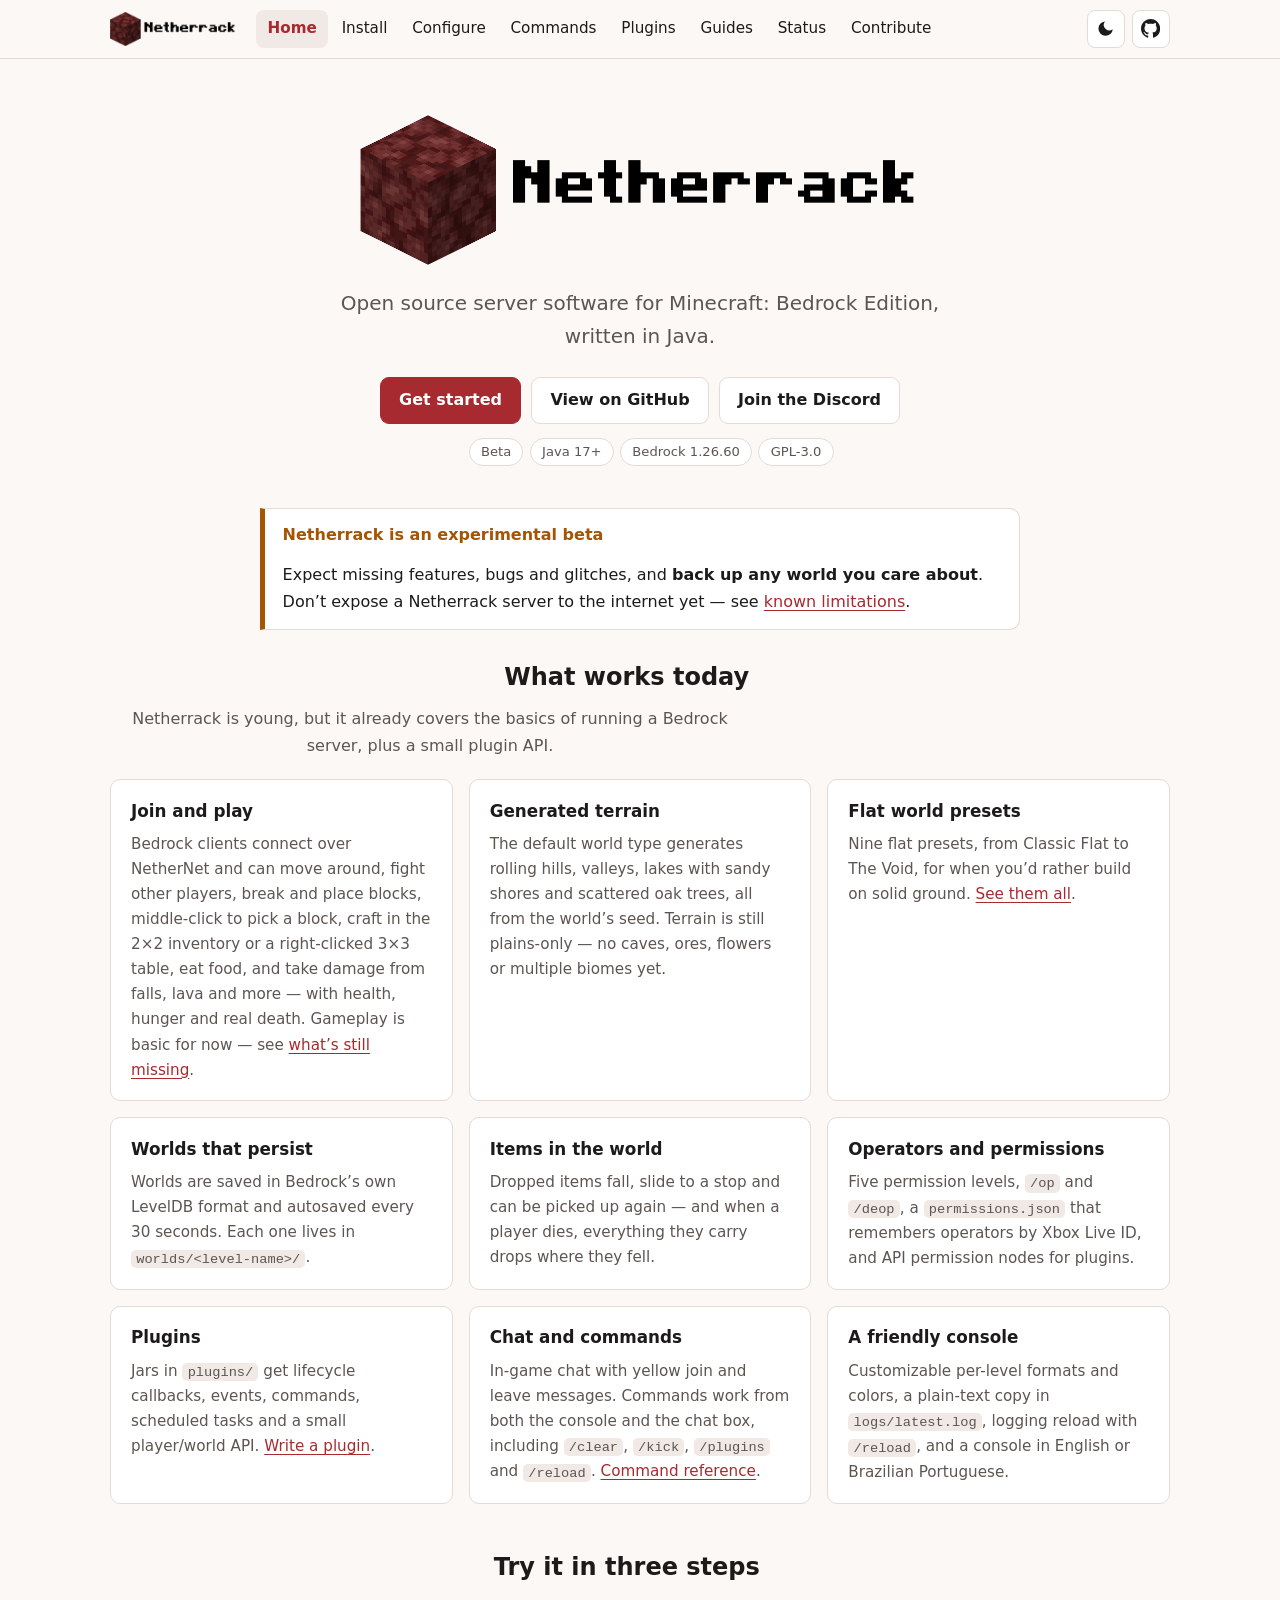
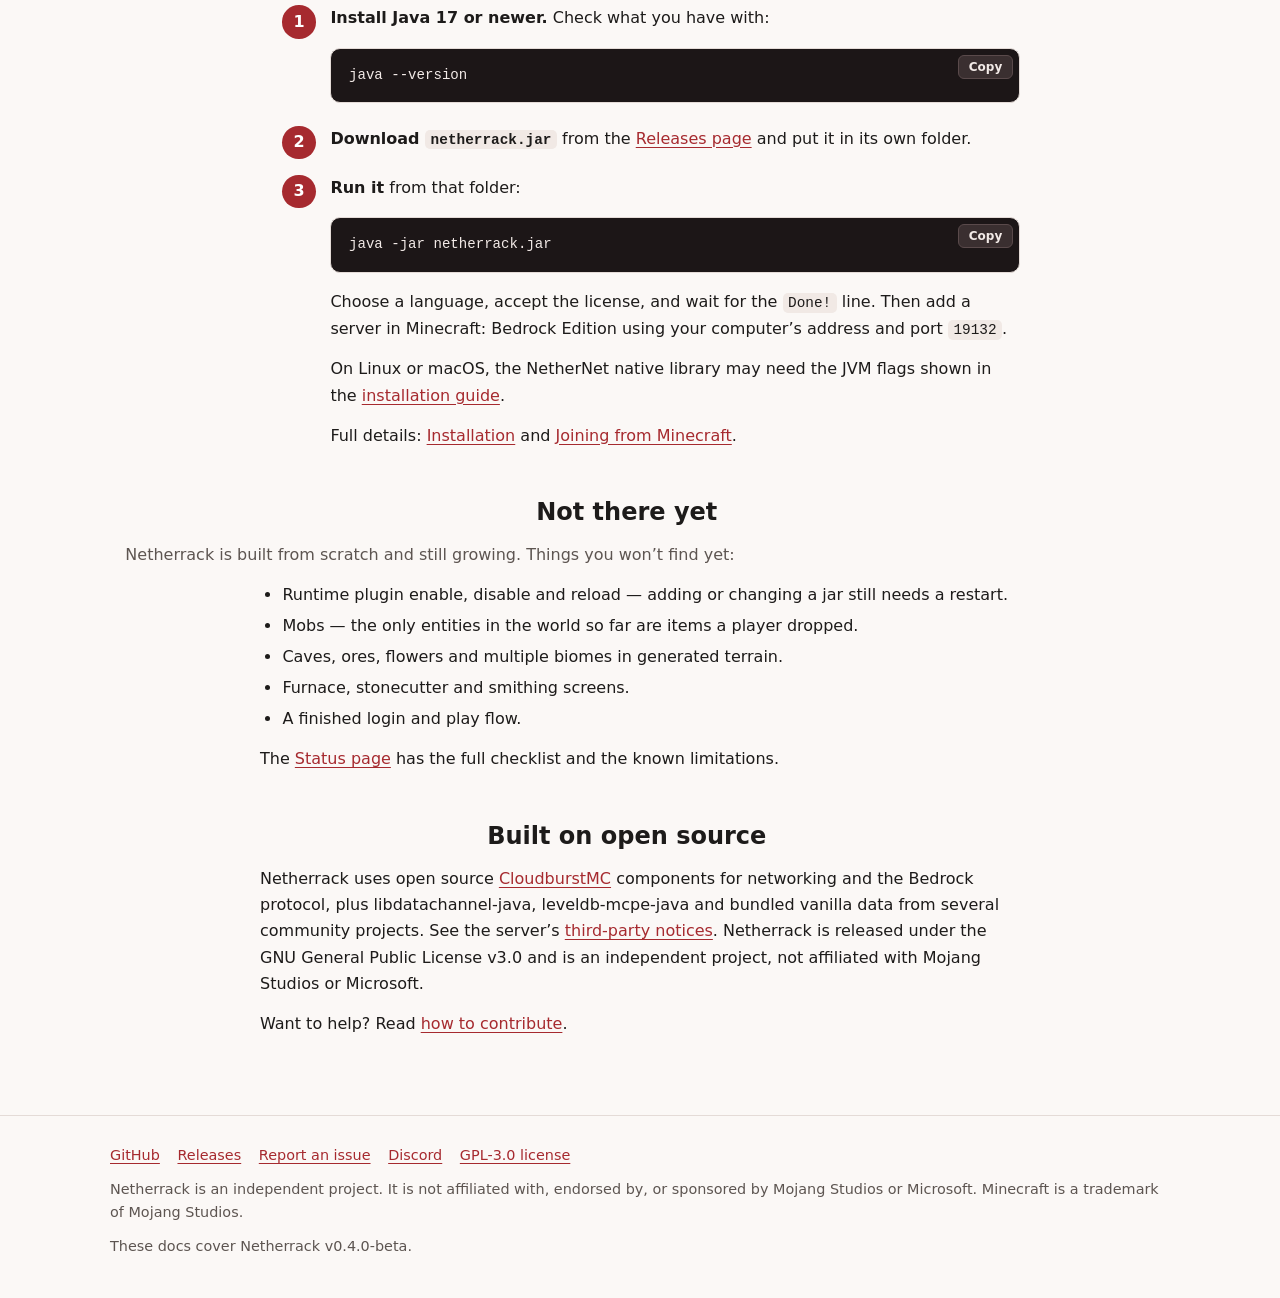
==== commit 2eaa22f1: "Document shift-click crafting" ====
--- a/index.html
+++ b/index.html
@@ -81,7 +81,7 @@
   <li>Runtime plugin enable, disable and reload &mdash; adding or changing a jar still needs a restart.</li>
   <li>Mobs &mdash; the only entities in the world so far are items a player dropped.</li>
   <li>Caves, ores, flowers and multiple biomes in generated terrain.</li>
-  <li>Furnace, stonecutter and smithing screens, and shift-click crafting a stack.</li>
+  <li>Furnace, stonecutter and smithing screens.</li>
   <li>A finished login and play flow.</li>
 </ul>
 <p>The <a href="status.html">Status page</a> has the full checklist and the known limitations.</p>
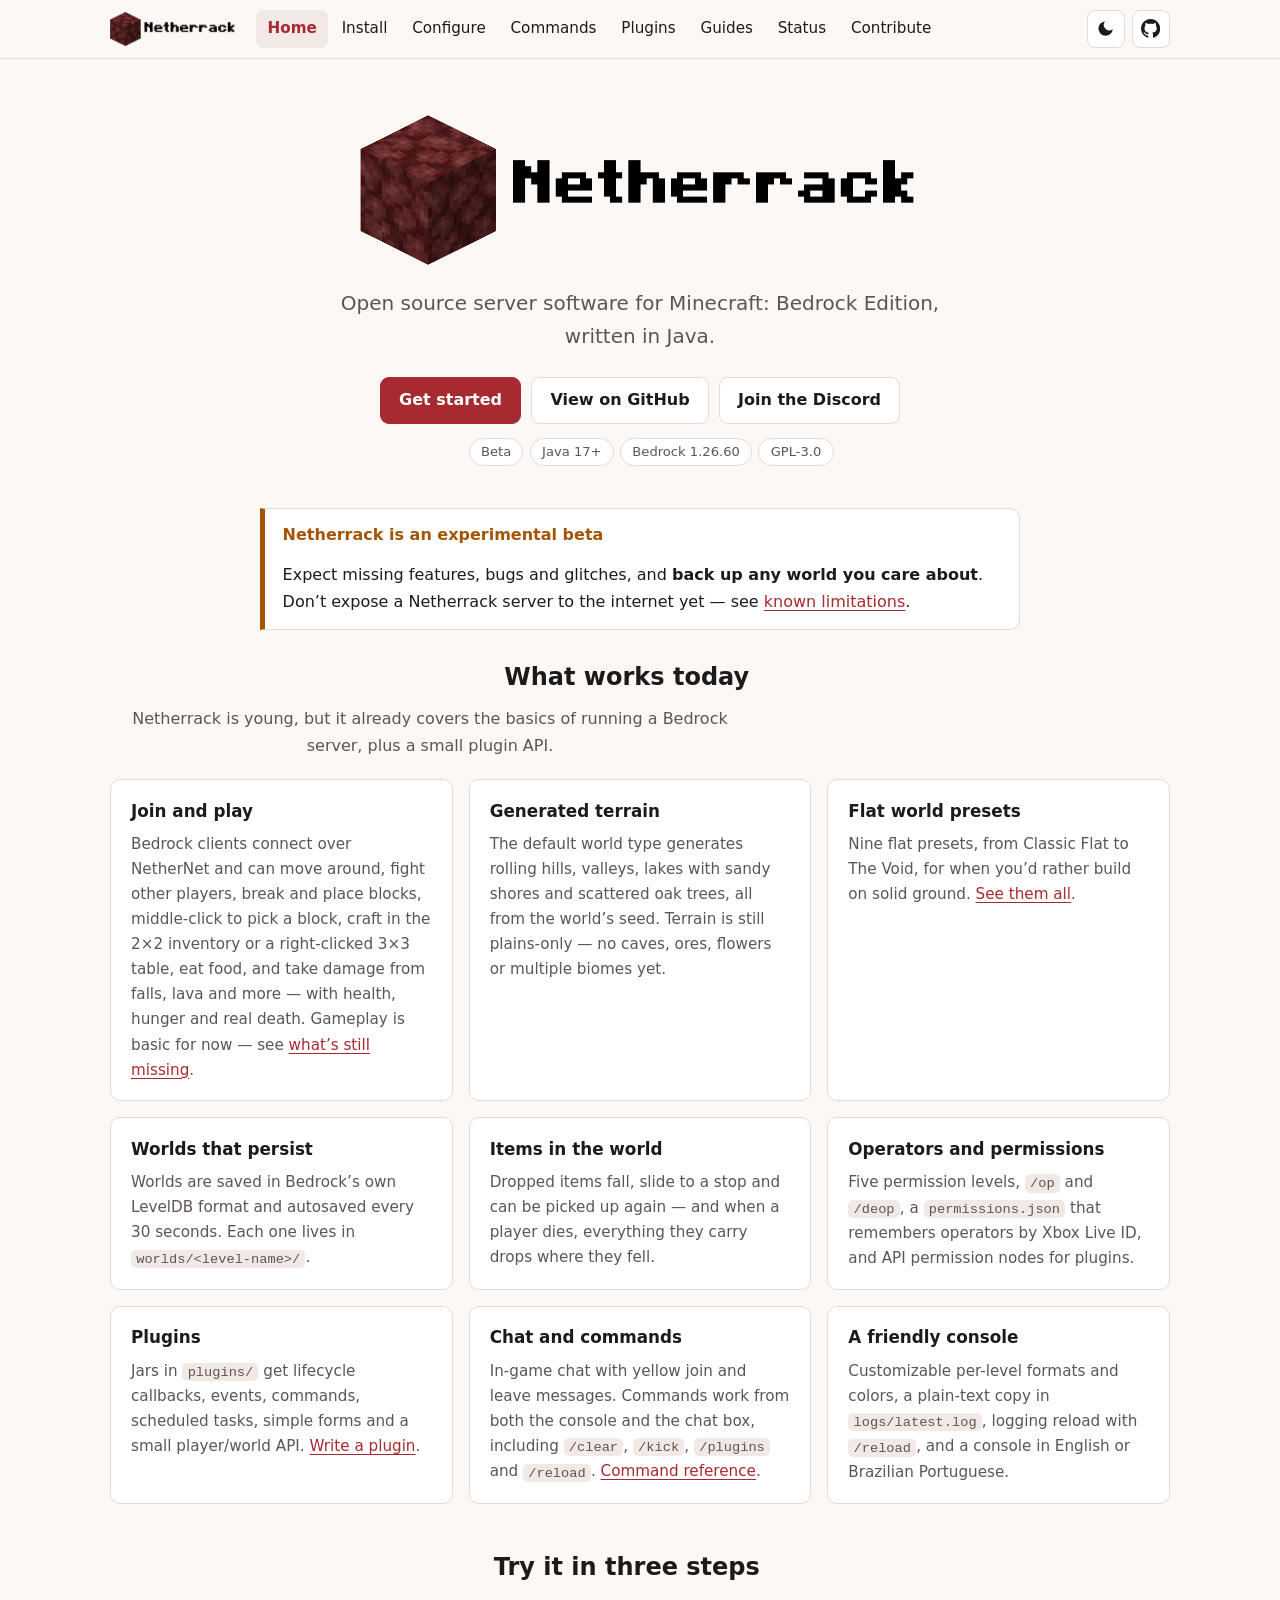
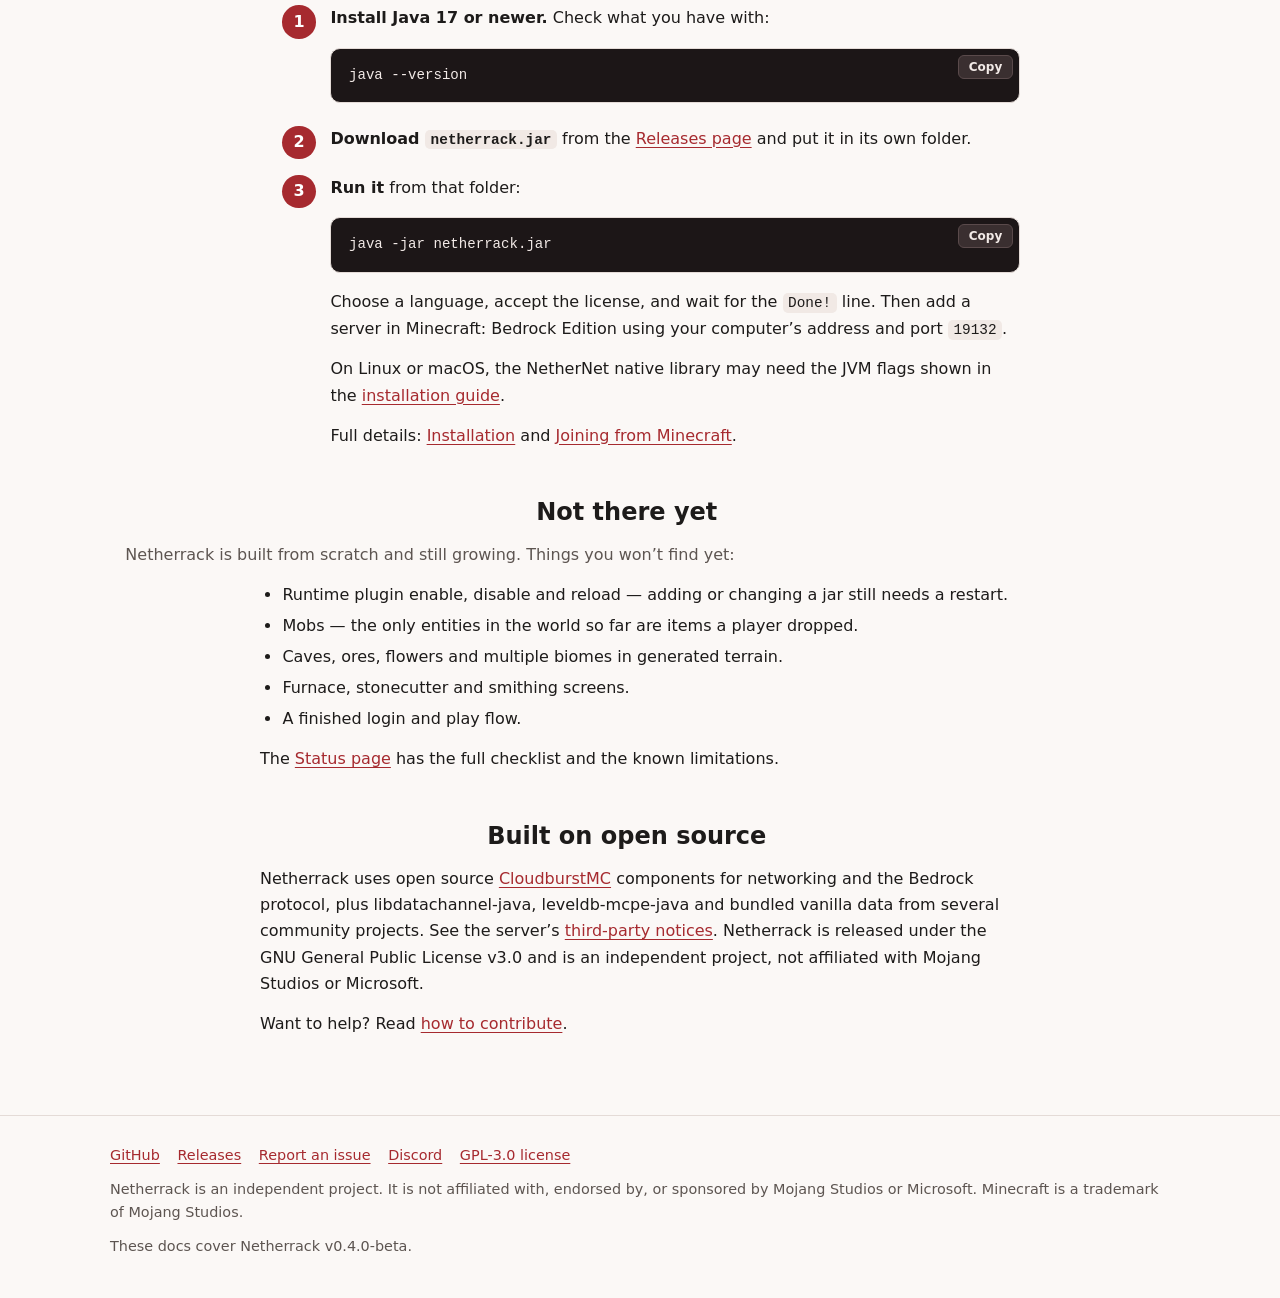
==== commit 3519c158: "Document form UI API" ====
--- a/index.html
+++ b/index.html
@@ -55,7 +55,7 @@
   <div class="card"><h3>Worlds that persist</h3><p>Worlds are saved in Bedrock&rsquo;s own LevelDB format and autosaved every 30 seconds. Each one lives in <code>worlds/&lt;level-name&gt;/</code>.</p></div>
   <div class="card"><h3>Items in the world</h3><p>Dropped items fall, slide to a stop and can be picked up again &mdash; and when a player dies, everything they carry drops where they fell.</p></div>
   <div class="card"><h3>Operators and permissions</h3><p>Five permission levels, <code>/op</code> and <code>/deop</code>, a <code>permissions.json</code> that remembers operators by Xbox Live ID, and API permission nodes for plugins.</p></div>
-  <div class="card"><h3>Plugins</h3><p>Jars in <code>plugins/</code> get lifecycle callbacks, events, commands, scheduled tasks and a small player/world API. <a href="plugins.html">Write a plugin</a>.</p></div>
+  <div class="card"><h3>Plugins</h3><p>Jars in <code>plugins/</code> get lifecycle callbacks, events, commands, scheduled tasks, simple forms and a small player/world API. <a href="plugins.html">Write a plugin</a>.</p></div>
   <div class="card"><h3>Chat and commands</h3><p>In-game chat with yellow join and leave messages. Commands work from both the console and the chat box, including <code>/clear</code>, <code>/kick</code>, <code>/plugins</code> and <code>/reload</code>. <a href="commands.html">Command reference</a>.</p></div>
   <div class="card"><h3>A friendly console</h3><p>Customizable per-level formats and colors, a plain-text copy in <code>logs/latest.log</code>, logging reload with <code>/reload</code>, and a console in English or Brazilian Portuguese.</p></div>
 </div>
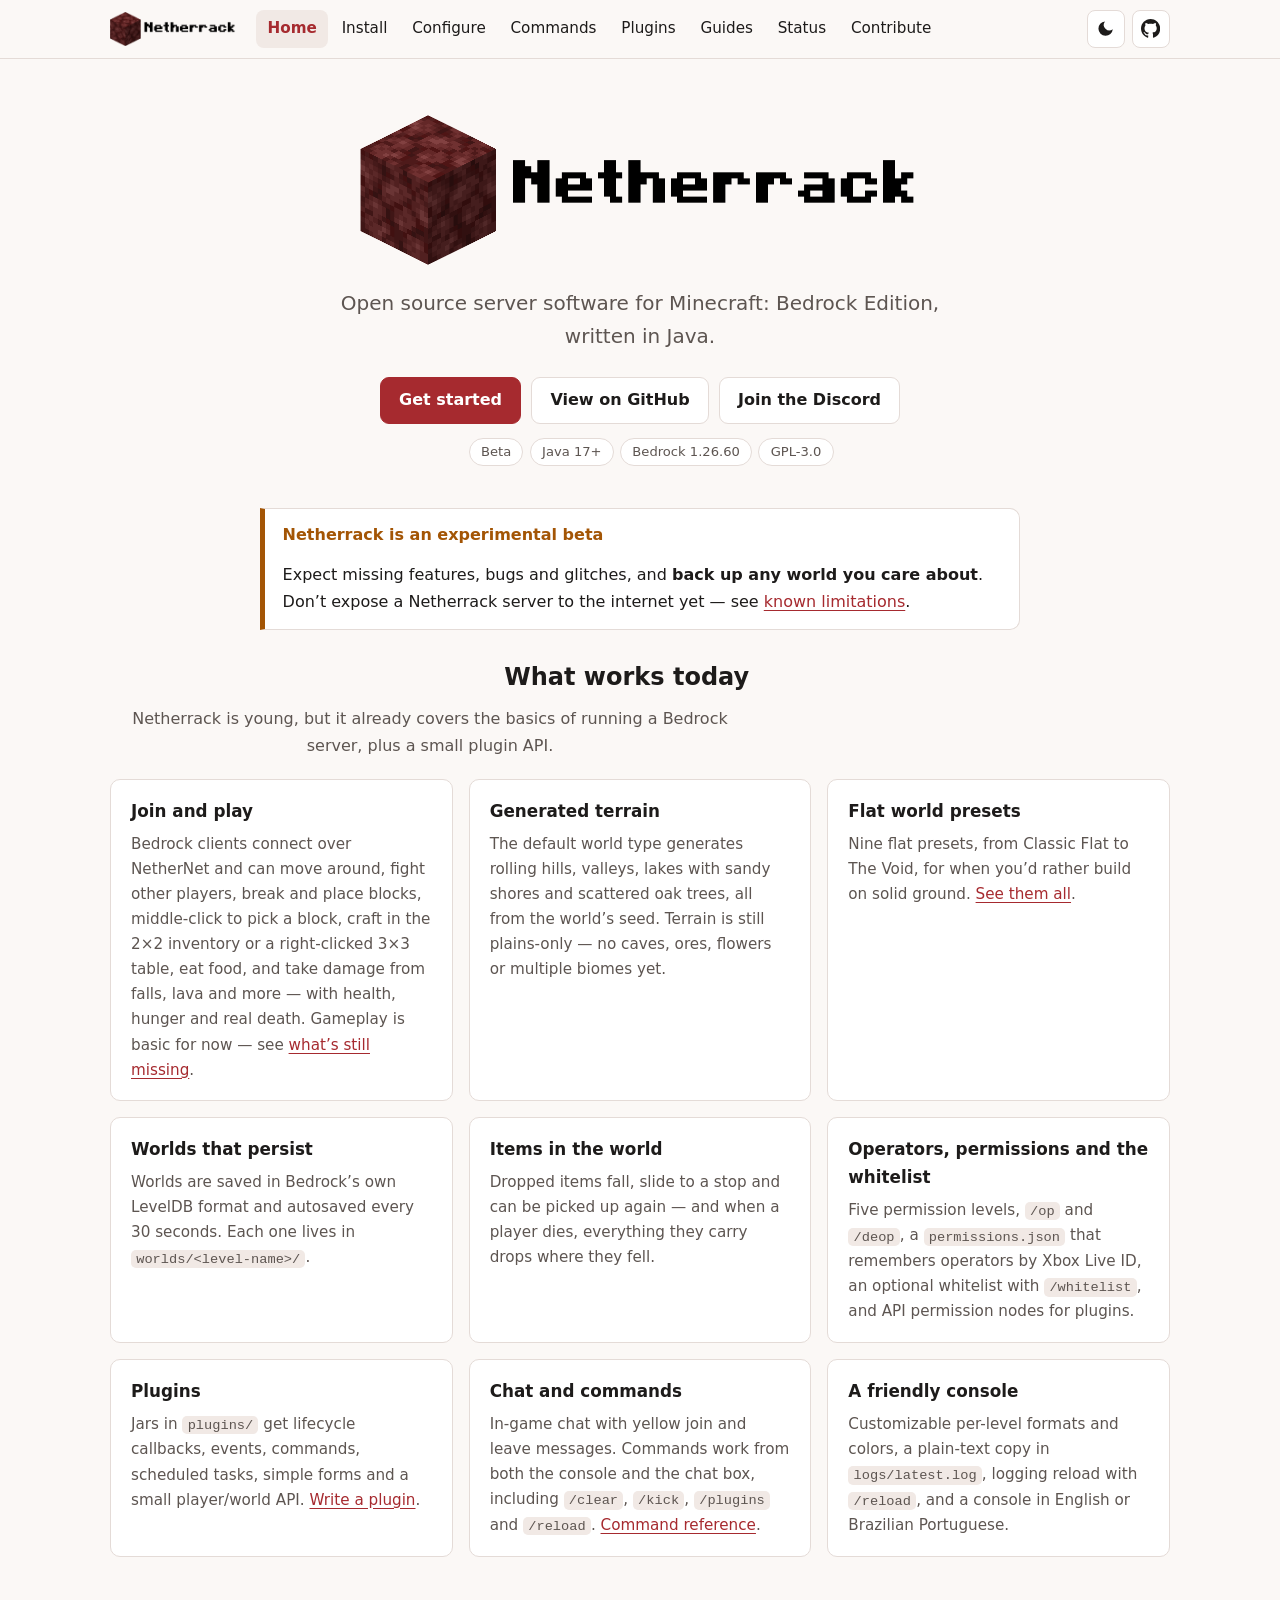
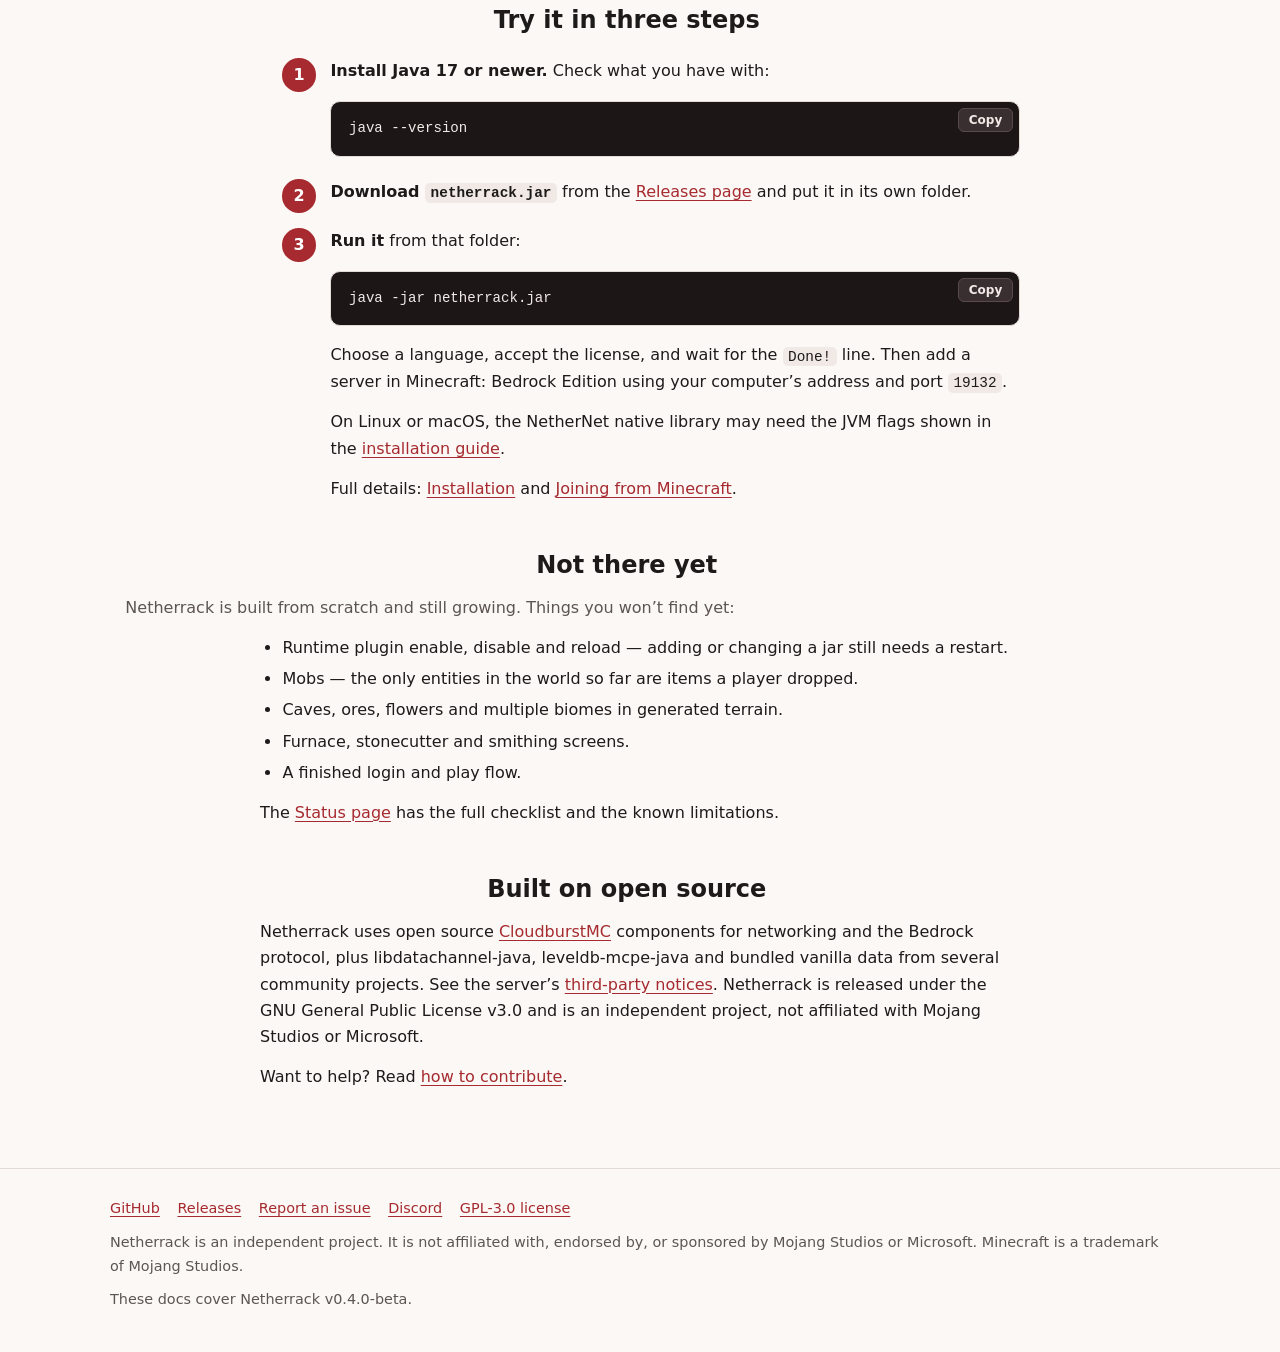
==== commit 30fc685c: "Document whitelist support" ====
--- a/index.html
+++ b/index.html
@@ -54,7 +54,7 @@
   <div class="card"><h3>Flat world presets</h3><p>Nine flat presets, from Classic Flat to The Void, for when you&rsquo;d rather build on solid ground. <a href="configuration.html#presets">See them all</a>.</p></div>
   <div class="card"><h3>Worlds that persist</h3><p>Worlds are saved in Bedrock&rsquo;s own LevelDB format and autosaved every 30 seconds. Each one lives in <code>worlds/&lt;level-name&gt;/</code>.</p></div>
   <div class="card"><h3>Items in the world</h3><p>Dropped items fall, slide to a stop and can be picked up again &mdash; and when a player dies, everything they carry drops where they fell.</p></div>
-  <div class="card"><h3>Operators and permissions</h3><p>Five permission levels, <code>/op</code> and <code>/deop</code>, a <code>permissions.json</code> that remembers operators by Xbox Live ID, and API permission nodes for plugins.</p></div>
+  <div class="card"><h3>Operators, permissions and the whitelist</h3><p>Five permission levels, <code>/op</code> and <code>/deop</code>, a <code>permissions.json</code> that remembers operators by Xbox Live ID, an optional whitelist with <code>/whitelist</code>, and API permission nodes for plugins.</p></div>
   <div class="card"><h3>Plugins</h3><p>Jars in <code>plugins/</code> get lifecycle callbacks, events, commands, scheduled tasks, simple forms and a small player/world API. <a href="plugins.html">Write a plugin</a>.</p></div>
   <div class="card"><h3>Chat and commands</h3><p>In-game chat with yellow join and leave messages. Commands work from both the console and the chat box, including <code>/clear</code>, <code>/kick</code>, <code>/plugins</code> and <code>/reload</code>. <a href="commands.html">Command reference</a>.</p></div>
   <div class="card"><h3>A friendly console</h3><p>Customizable per-level formats and colors, a plain-text copy in <code>logs/latest.log</code>, logging reload with <code>/reload</code>, and a console in English or Brazilian Portuguese.</p></div>
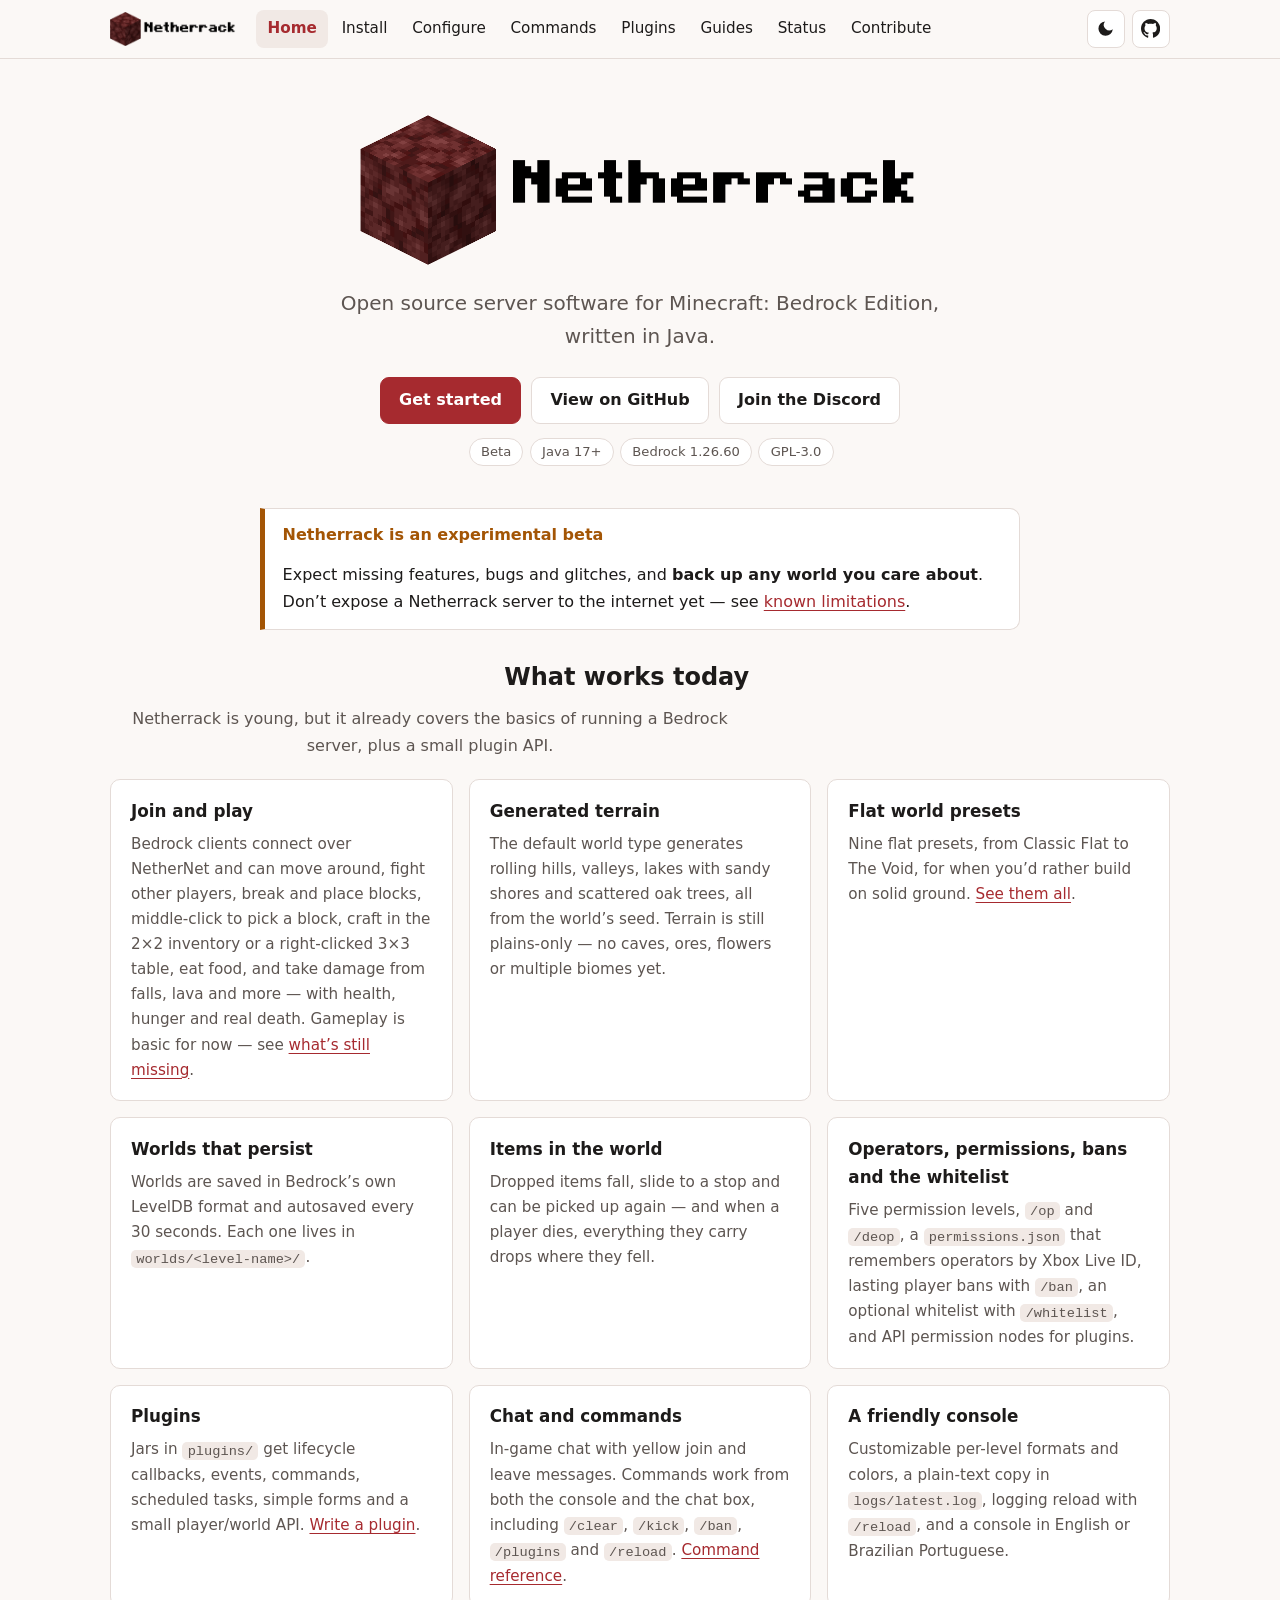
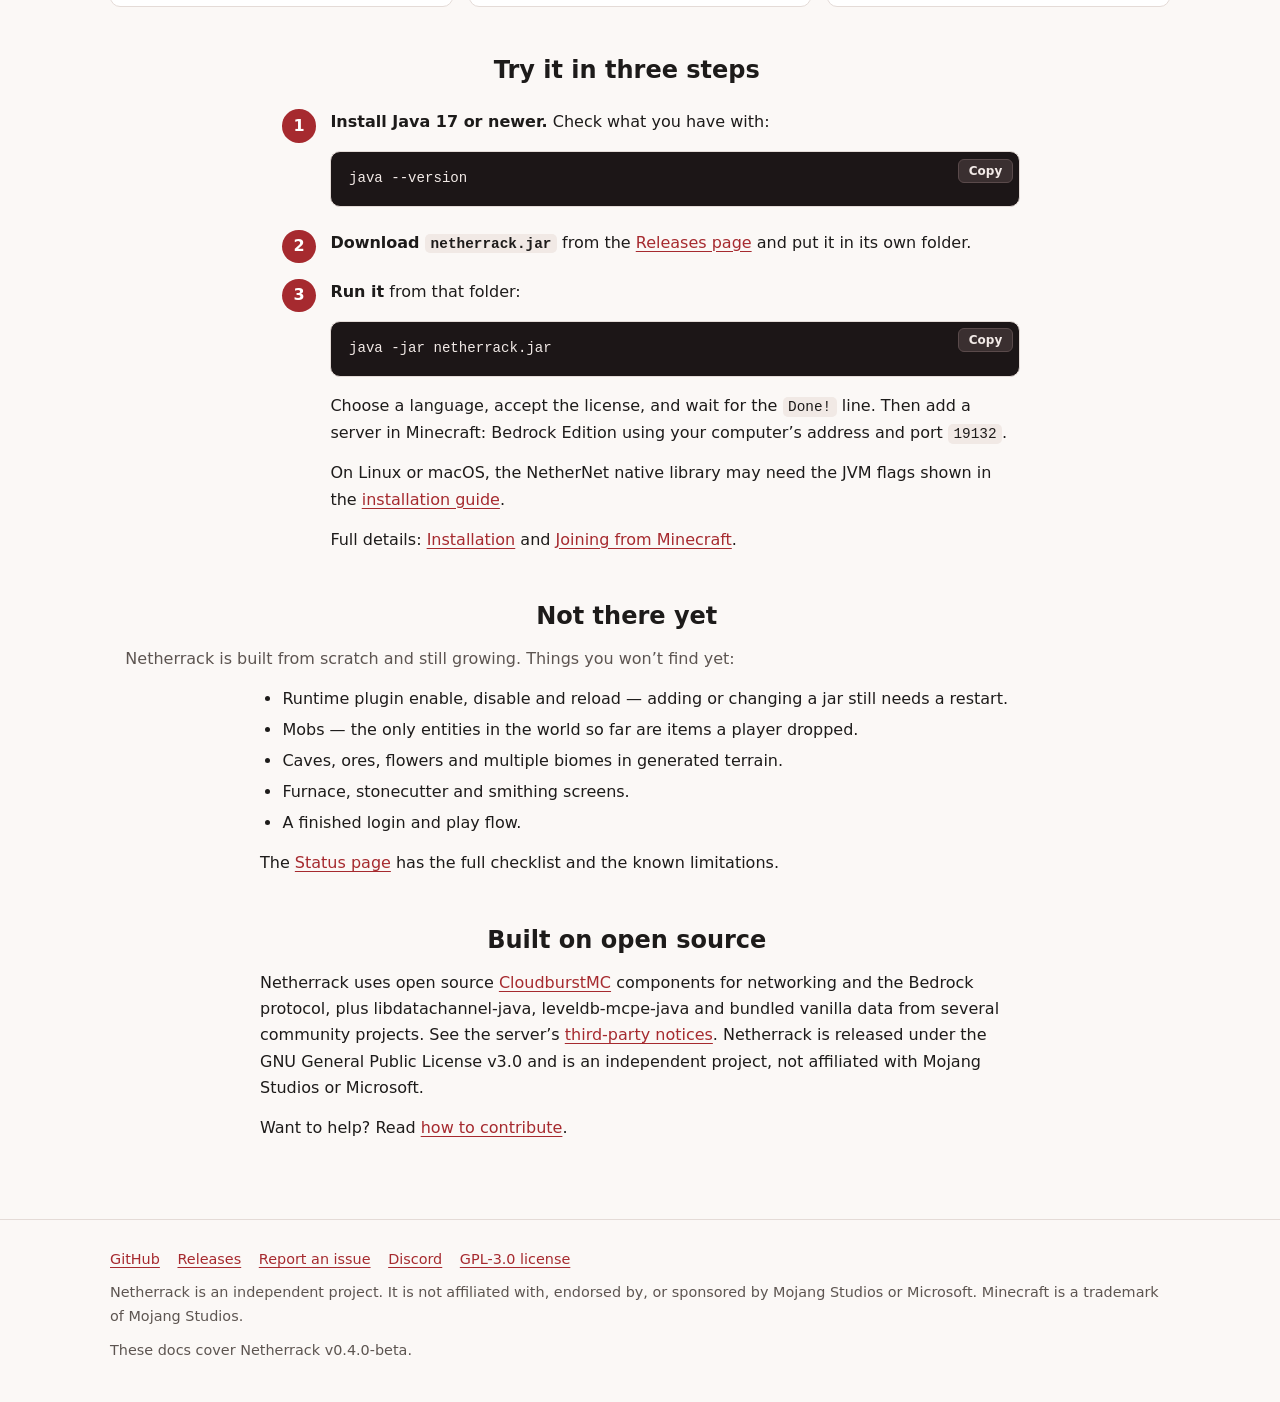
==== commit f477624b: "Document player ban support Add banned-players.json and ban command coverage to the v0.4.0-beta docs" ====
--- a/index.html
+++ b/index.html
@@ -54,9 +54,9 @@
   <div class="card"><h3>Flat world presets</h3><p>Nine flat presets, from Classic Flat to The Void, for when you&rsquo;d rather build on solid ground. <a href="configuration.html#presets">See them all</a>.</p></div>
   <div class="card"><h3>Worlds that persist</h3><p>Worlds are saved in Bedrock&rsquo;s own LevelDB format and autosaved every 30 seconds. Each one lives in <code>worlds/&lt;level-name&gt;/</code>.</p></div>
   <div class="card"><h3>Items in the world</h3><p>Dropped items fall, slide to a stop and can be picked up again &mdash; and when a player dies, everything they carry drops where they fell.</p></div>
-  <div class="card"><h3>Operators, permissions and the whitelist</h3><p>Five permission levels, <code>/op</code> and <code>/deop</code>, a <code>permissions.json</code> that remembers operators by Xbox Live ID, an optional whitelist with <code>/whitelist</code>, and API permission nodes for plugins.</p></div>
+  <div class="card"><h3>Operators, permissions, bans and the whitelist</h3><p>Five permission levels, <code>/op</code> and <code>/deop</code>, a <code>permissions.json</code> that remembers operators by Xbox Live ID, lasting player bans with <code>/ban</code>, an optional whitelist with <code>/whitelist</code>, and API permission nodes for plugins.</p></div>
   <div class="card"><h3>Plugins</h3><p>Jars in <code>plugins/</code> get lifecycle callbacks, events, commands, scheduled tasks, simple forms and a small player/world API. <a href="plugins.html">Write a plugin</a>.</p></div>
-  <div class="card"><h3>Chat and commands</h3><p>In-game chat with yellow join and leave messages. Commands work from both the console and the chat box, including <code>/clear</code>, <code>/kick</code>, <code>/plugins</code> and <code>/reload</code>. <a href="commands.html">Command reference</a>.</p></div>
+  <div class="card"><h3>Chat and commands</h3><p>In-game chat with yellow join and leave messages. Commands work from both the console and the chat box, including <code>/clear</code>, <code>/kick</code>, <code>/ban</code>, <code>/plugins</code> and <code>/reload</code>. <a href="commands.html">Command reference</a>.</p></div>
   <div class="card"><h3>A friendly console</h3><p>Customizable per-level formats and colors, a plain-text copy in <code>logs/latest.log</code>, logging reload with <code>/reload</code>, and a console in English or Brazilian Portuguese.</p></div>
 </div>
 
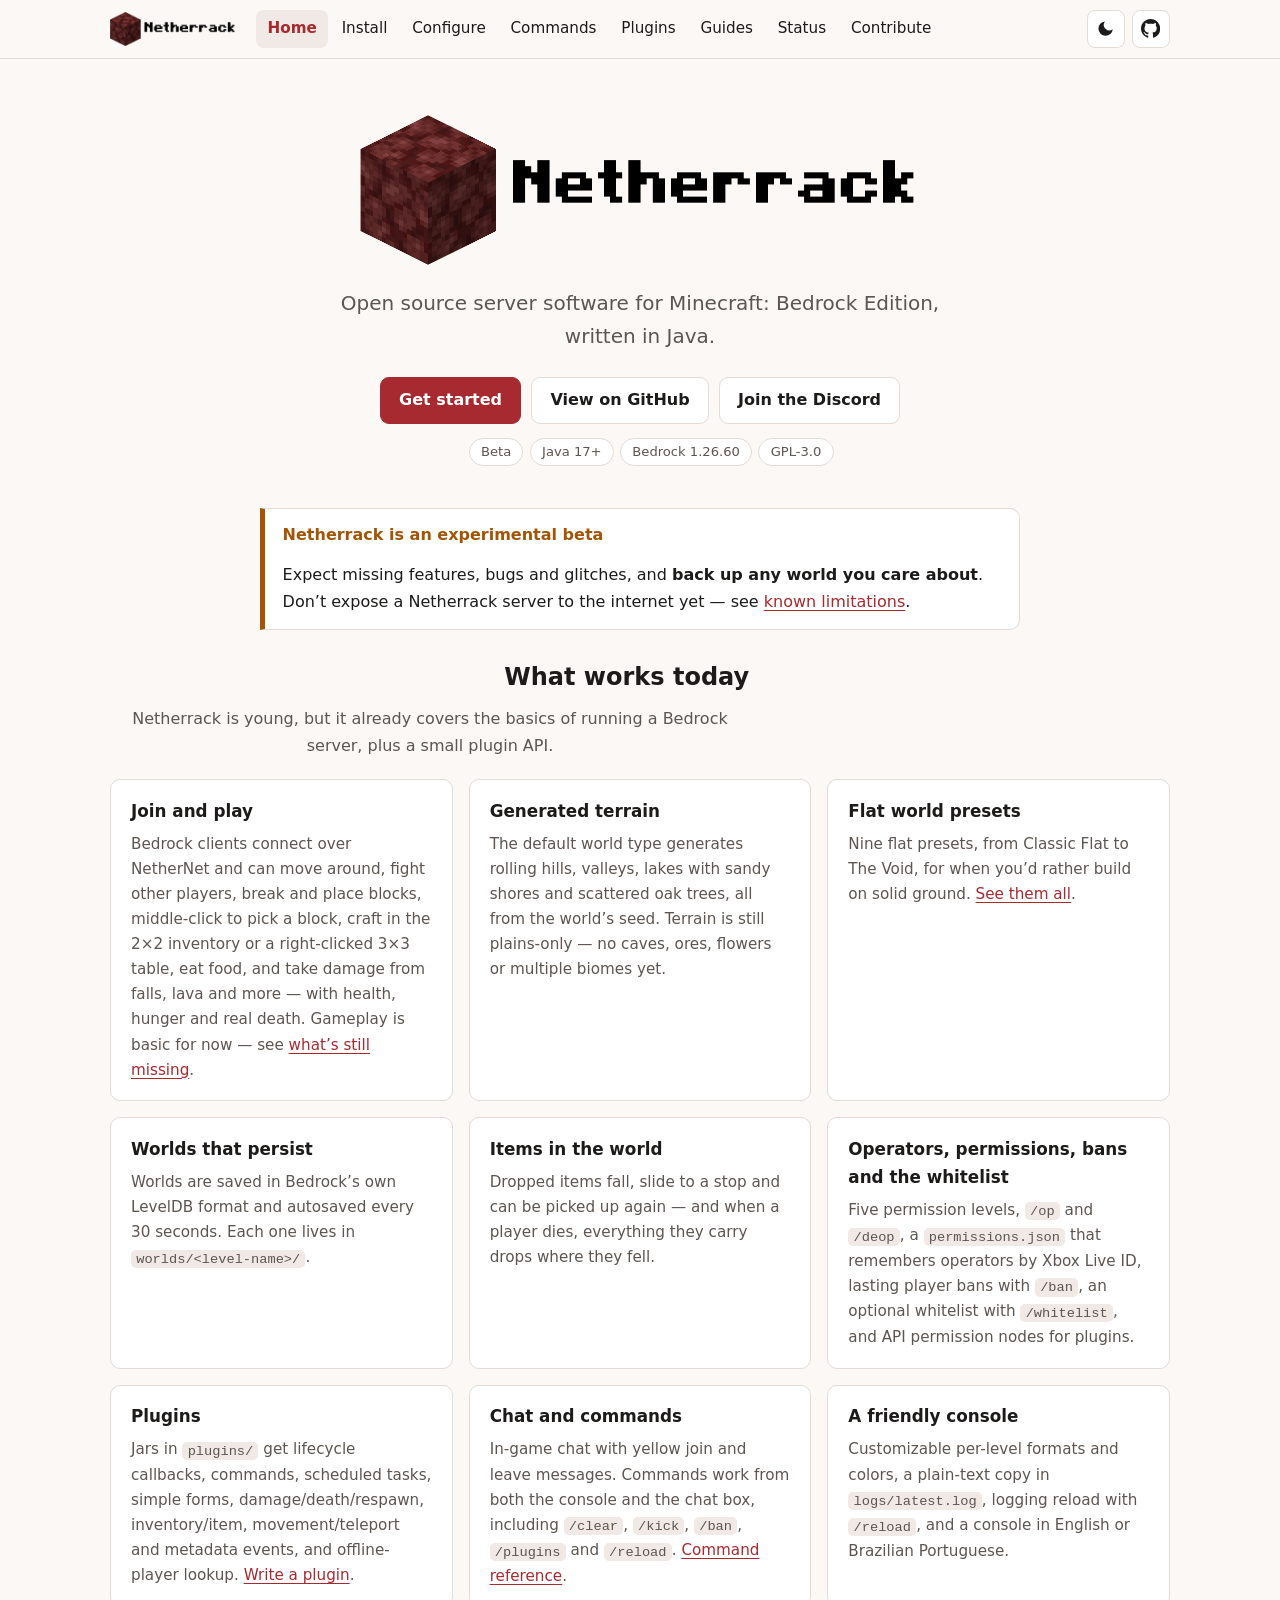
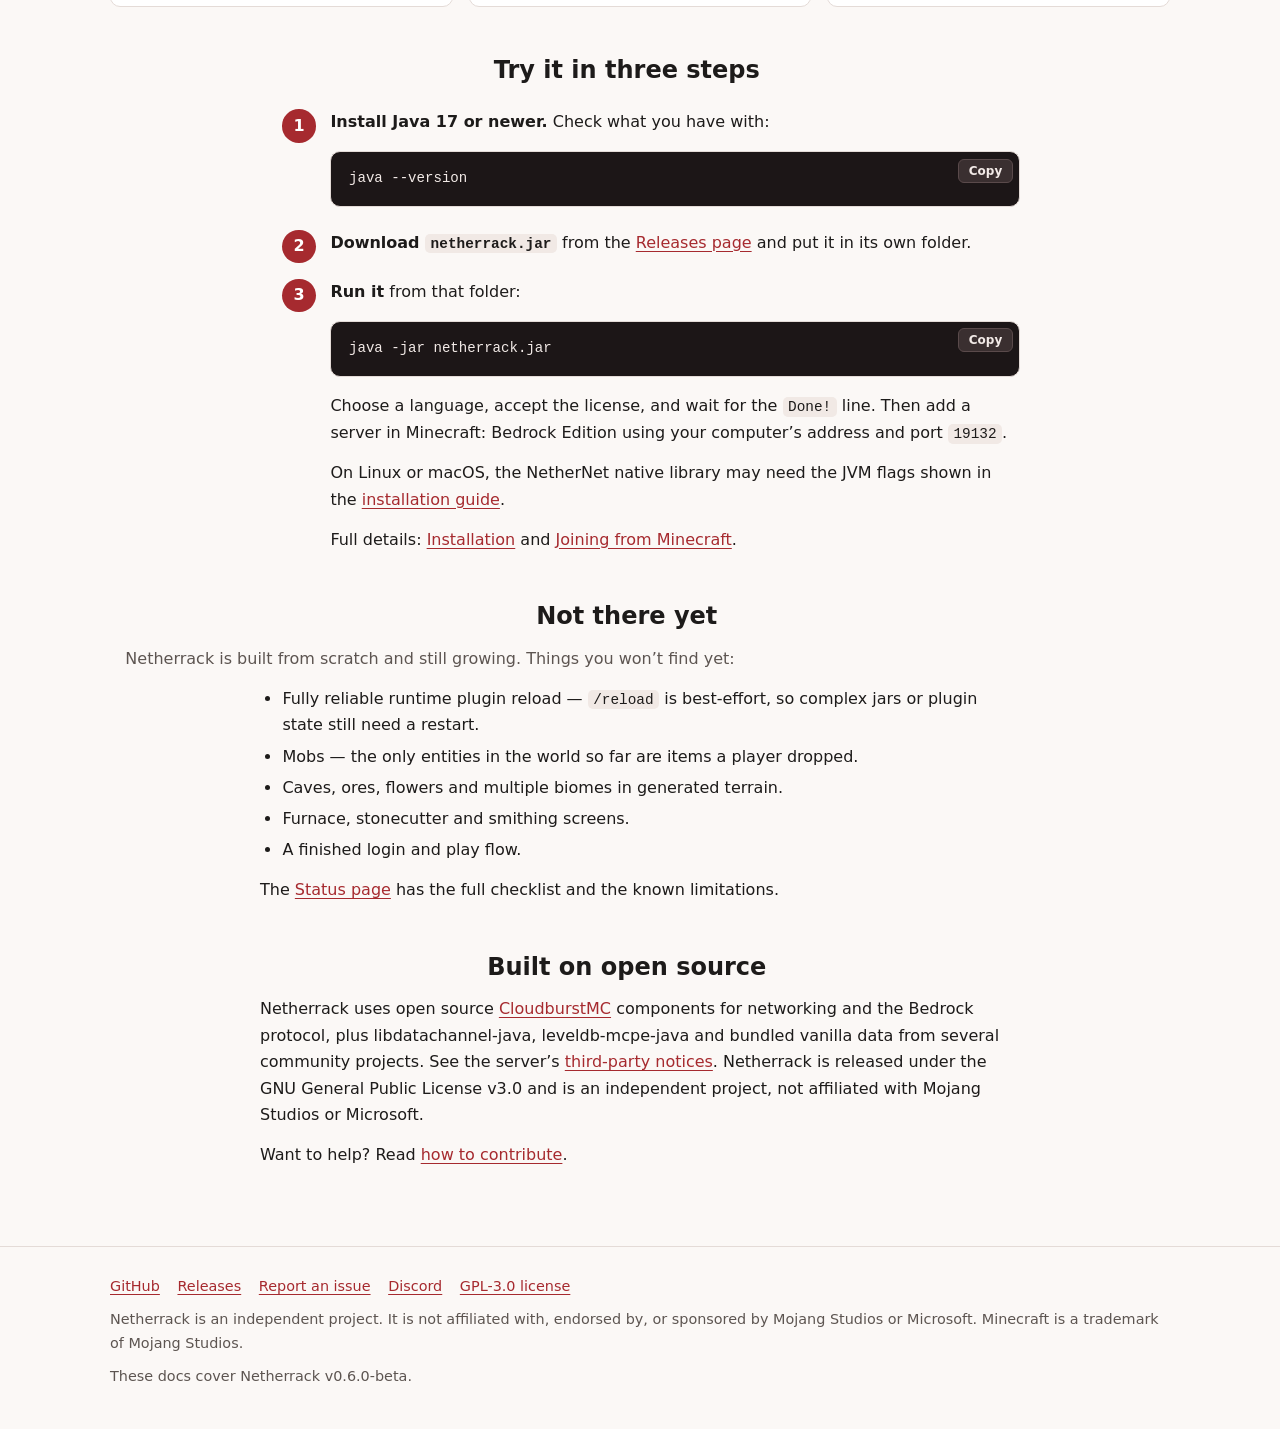
==== commit a608b632: "Update docs for 0.6.0 release" ====
--- a/index.html
+++ b/index.html
@@ -55,7 +55,7 @@
   <div class="card"><h3>Worlds that persist</h3><p>Worlds are saved in Bedrock&rsquo;s own LevelDB format and autosaved every 30 seconds. Each one lives in <code>worlds/&lt;level-name&gt;/</code>.</p></div>
   <div class="card"><h3>Items in the world</h3><p>Dropped items fall, slide to a stop and can be picked up again &mdash; and when a player dies, everything they carry drops where they fell.</p></div>
   <div class="card"><h3>Operators, permissions, bans and the whitelist</h3><p>Five permission levels, <code>/op</code> and <code>/deop</code>, a <code>permissions.json</code> that remembers operators by Xbox Live ID, lasting player bans with <code>/ban</code>, an optional whitelist with <code>/whitelist</code>, and API permission nodes for plugins.</p></div>
-  <div class="card"><h3>Plugins</h3><p>Jars in <code>plugins/</code> get lifecycle callbacks, events, commands, scheduled tasks, simple forms and a small player/world API. <a href="plugins.html">Write a plugin</a>.</p></div>
+  <div class="card"><h3>Plugins</h3><p>Jars in <code>plugins/</code> get lifecycle callbacks, commands, scheduled tasks, simple forms, damage/death/respawn, inventory/item, movement/teleport and metadata events, and offline-player lookup. <a href="plugins.html">Write a plugin</a>.</p></div>
   <div class="card"><h3>Chat and commands</h3><p>In-game chat with yellow join and leave messages. Commands work from both the console and the chat box, including <code>/clear</code>, <code>/kick</code>, <code>/ban</code>, <code>/plugins</code> and <code>/reload</code>. <a href="commands.html">Command reference</a>.</p></div>
   <div class="card"><h3>A friendly console</h3><p>Customizable per-level formats and colors, a plain-text copy in <code>logs/latest.log</code>, logging reload with <code>/reload</code>, and a console in English or Brazilian Portuguese.</p></div>
 </div>
@@ -78,7 +78,7 @@
 <p class="section-intro">Netherrack is built from scratch and still growing. Things you won&rsquo;t find yet:</p>
 <div class="narrow">
 <ul>
-  <li>Runtime plugin enable, disable and reload &mdash; adding or changing a jar still needs a restart.</li>
+  <li>Fully reliable runtime plugin reload &mdash; <code>/reload</code> is best-effort, so complex jars or plugin state still need a restart.</li>
   <li>Mobs &mdash; the only entities in the world so far are items a player dropped.</li>
   <li>Caves, ores, flowers and multiple biomes in generated terrain.</li>
   <li>Furnace, stonecutter and smithing screens.</li>
@@ -98,7 +98,7 @@
 <footer class="site-footer"><div class="footer-inner">
   <ul class="footer-links"><li><a href="https://github.com/NetherrackOSS/Netherrack">GitHub</a></li><li><a href="https://github.com/NetherrackOSS/Netherrack/releases">Releases</a></li><li><a href="https://github.com/NetherrackOSS/Netherrack/issues">Report an issue</a></li><li><a href="https://discord.gg/JFUz2G8H4V">Discord</a></li><li><a href="https://github.com/NetherrackOSS/Netherrack/blob/main/LICENSE">GPL-3.0 license</a></li></ul>
   <p>Netherrack is an independent project. It is not affiliated with, endorsed by, or sponsored by Mojang Studios or Microsoft. Minecraft is a trademark of Mojang Studios.</p>
-  <p>These docs cover Netherrack v0.4.0-beta.</p>
+  <p>These docs cover Netherrack v0.6.0-beta.</p>
 </div></footer>
 </body>
 </html>
